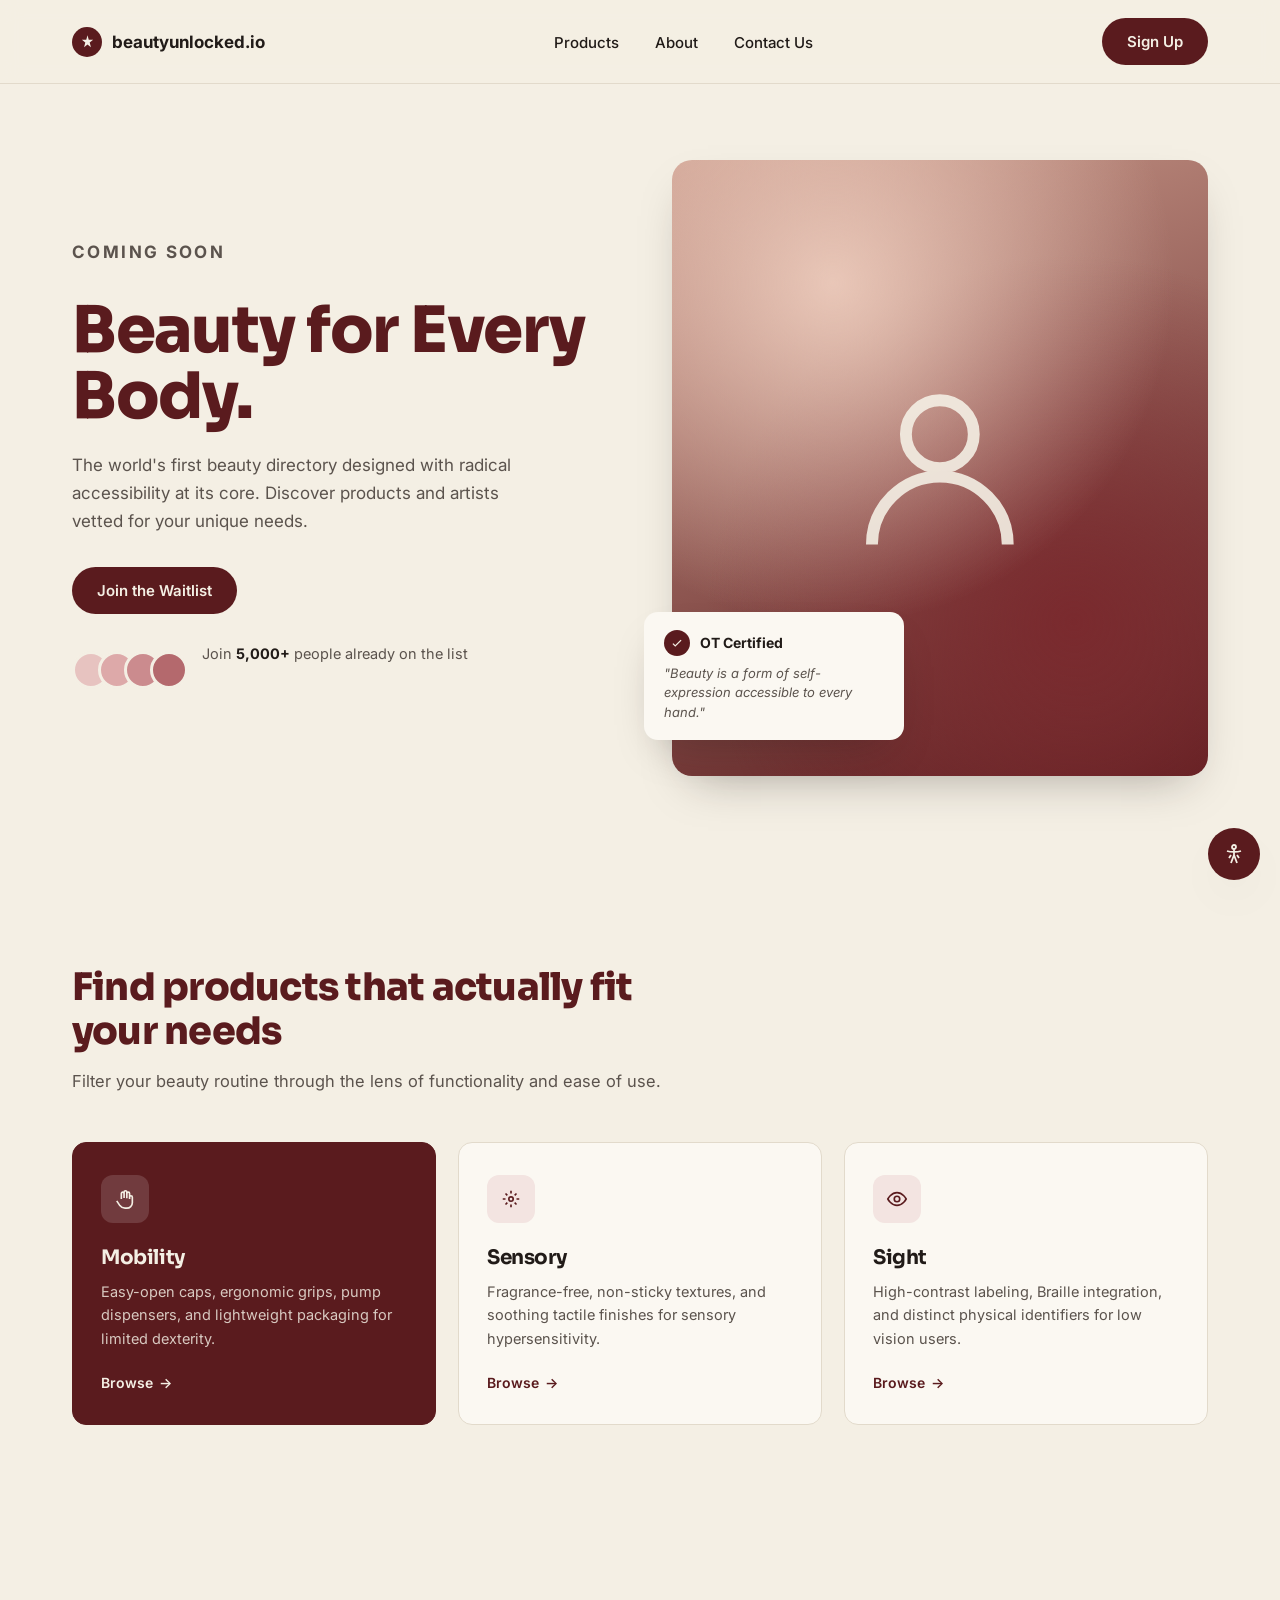
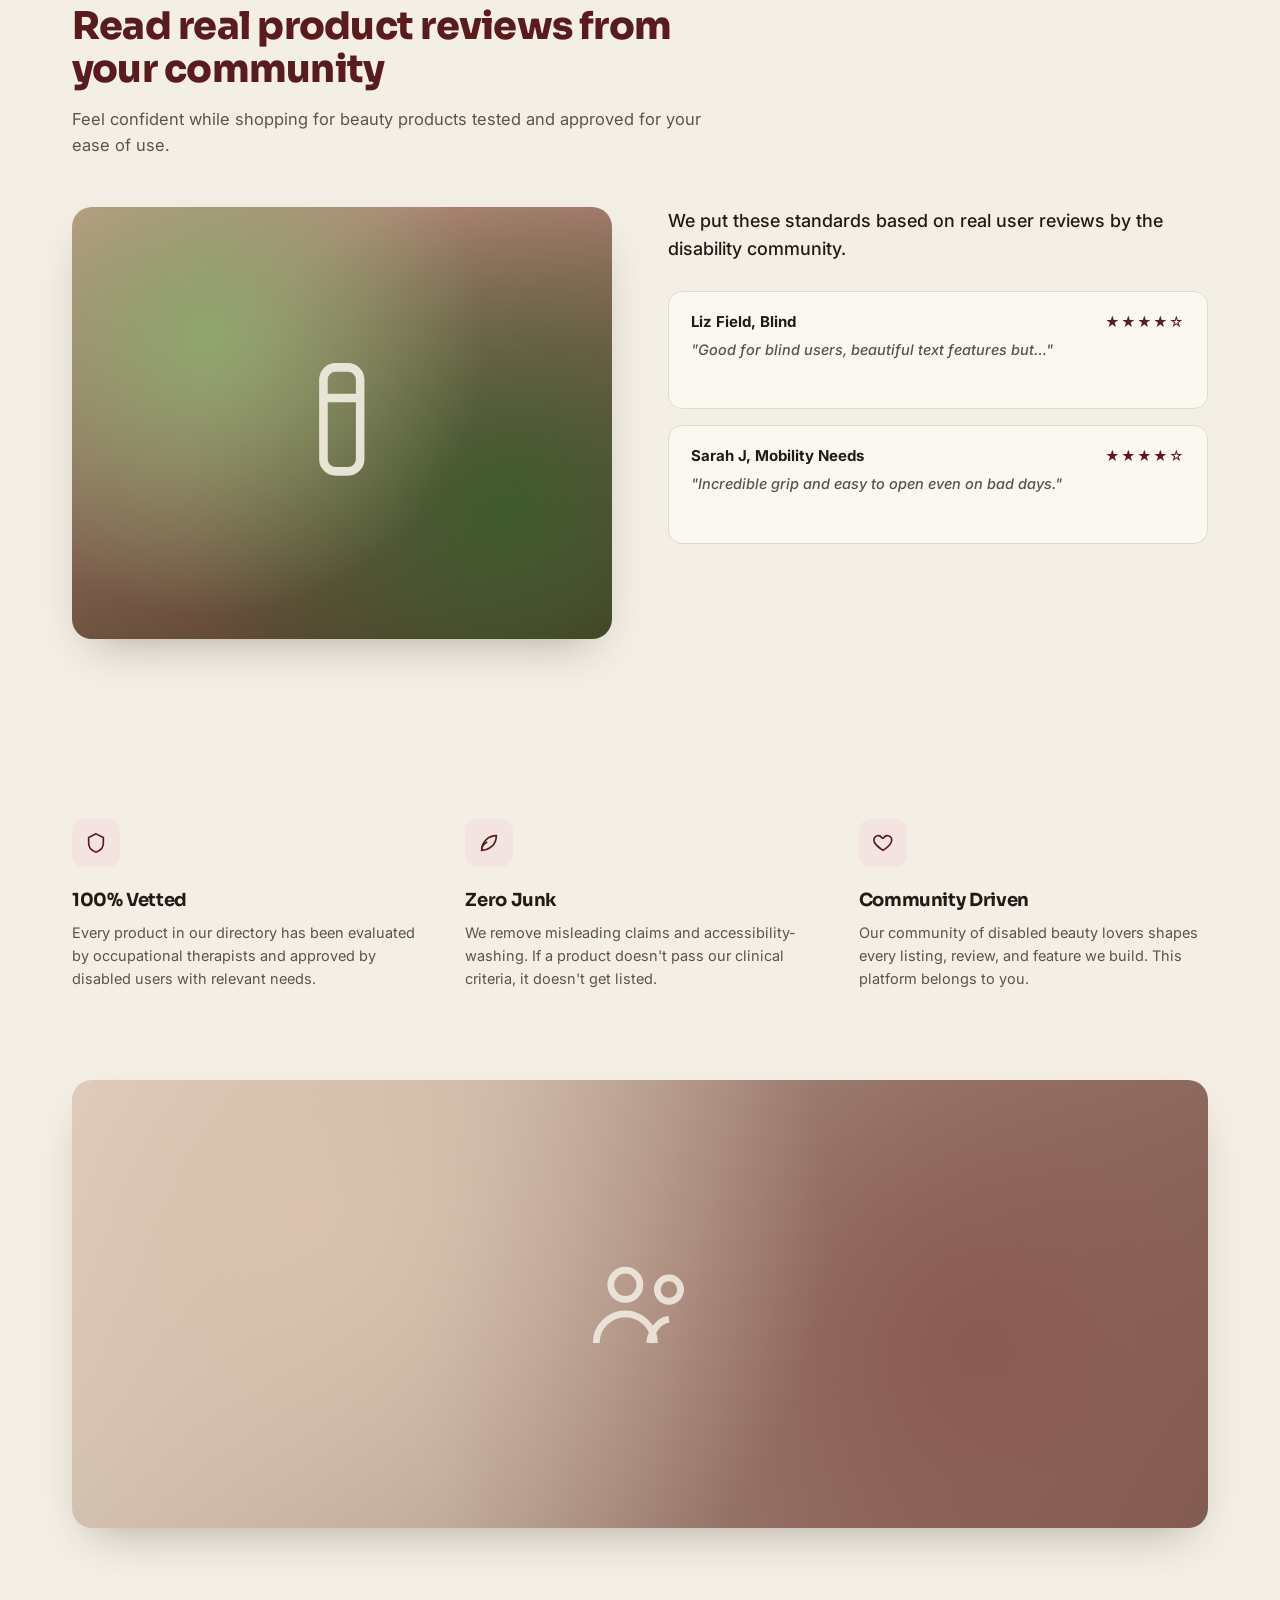
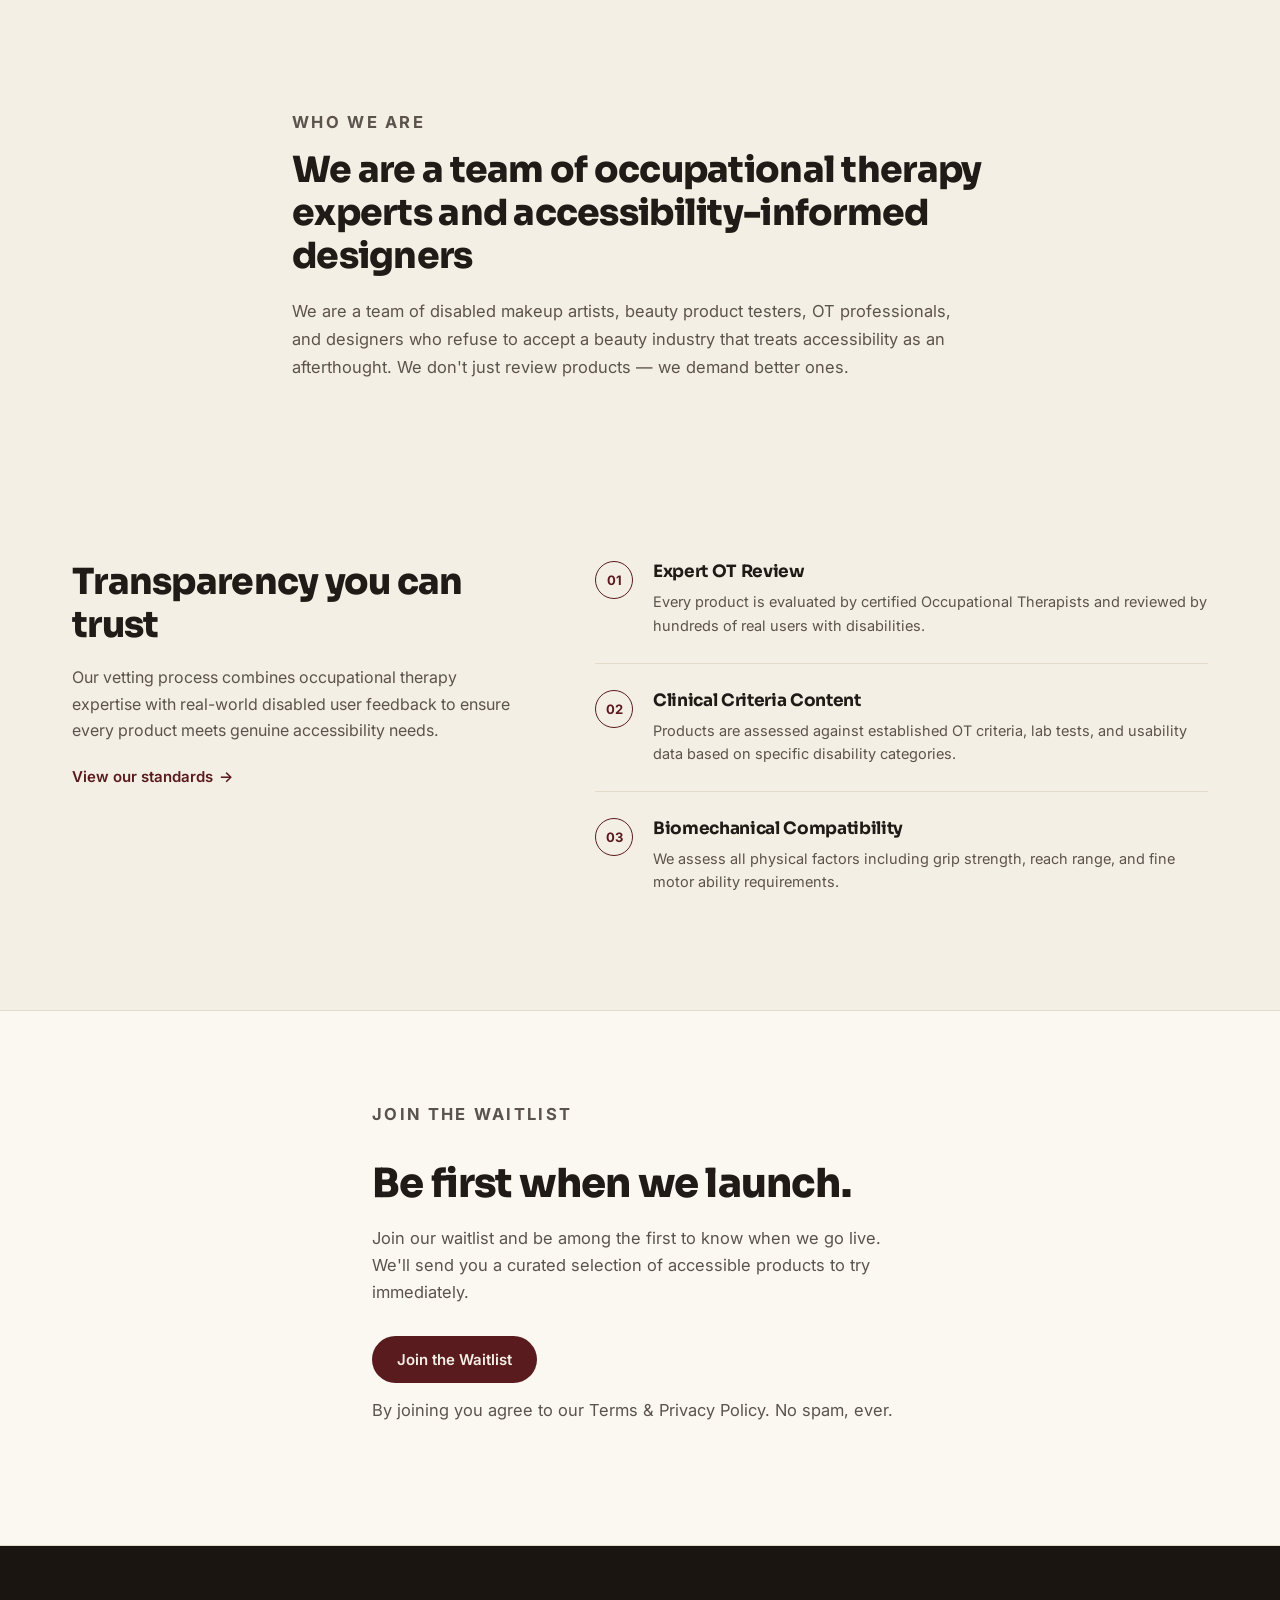
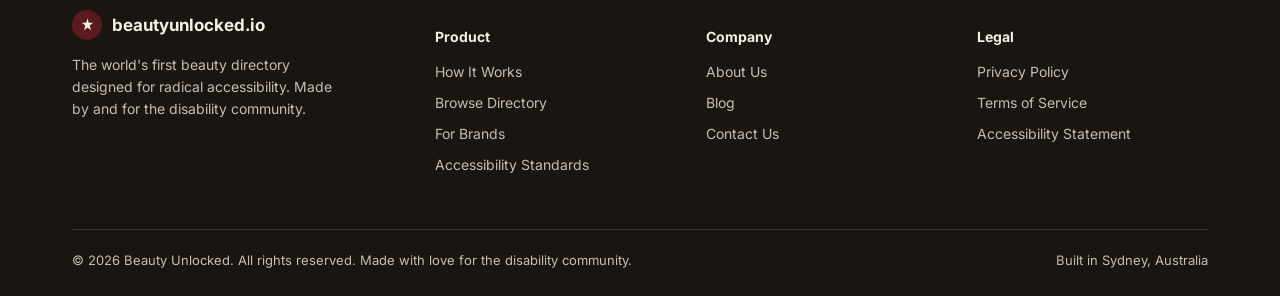
==== html/index.html @ c6f25396 "add script.js to house: - mobile nav toggle -  accessibility widget" ====
<!doctype html>
<html lang="en">
  <head>
    <!-- Google tag (gtag.js) -->
    <script
      async
      src="https://www.googletagmanager.com/gtag/js?id=G-93H0BK67KC"
    ></script>
    <script>
      window.dataLayer = window.dataLayer || [];
      function gtag() {
        dataLayer.push(arguments);
      }
      gtag("js", new Date());

      gtag("config", "G-93H0BK67KC");
    </script>
    <meta charset="UTF-8" />
    <meta name="viewport" content="width=device-width, initial-scale=1.0" />
    <title>beautyunlocked.io — Beauty for Every Body</title>
    <meta
      name="description"
      content="The world's first beauty directory designed with radical accessibility at its core. Join the waitlist."
    />
    <link rel="preconnect" href="https://fonts.googleapis.com" />
    <link rel="preconnect" href="https://fonts.gstatic.com" crossorigin />
    <link
      href="https://fonts.googleapis.com/css2?family=Sora:wght@400;600;700;800&family=Inter:wght@400;500;600;700&display=swap"
      rel="stylesheet"
    />
    <link rel="stylesheet" href="../css/styles.css" />
  </head>
  <body>
    <header>
      <nav class="nav">
        <a href="#" class="brand">
          <span class="mark">
            <svg width="15" height="15" viewBox="0 0 24 24" fill="none">
              <path
                d="M12 2 L14 9 L21 9 L15.5 13.5 L17.5 21 L12 16.8 L6.5 21 L8.5 13.5 L3 9 L10 9 Z"
                fill="currentColor"
              />
            </svg>
          </span>
          beautyunlocked.io
        </a>
        <ul class="nav-links" id="navLinks">
          <li><a href="#products">Products</a></li>
          <li><a href="#about">About</a></li>
          <li><a href="contact.html">Contact Us</a></li>
        </ul>
        <div class="nav-actions">
          <a href="signup.html" class="btn btn-primary">Sign Up</a>
          <button
            class="menu-toggle"
            id="menuToggle"
            aria-label="Toggle menu"
            aria-expanded="false"
            aria-controls="navLinks"
          >
            <svg
              viewBox="0 0 24 24"
              fill="none"
              stroke="currentColor"
              stroke-width="2"
            >
              <line x1="3" y1="6" x2="21" y2="6" />
              <line x1="3" y1="12" x2="21" y2="12" />
              <line x1="3" y1="18" x2="21" y2="18" />
            </svg>
          </button>
        </div>
      </nav>
    </header>

    <main>
      <!-- HERO -->
      <section class="hero">
        <div class="wrap hero-grid">
          <div class="hero-copy">
            <p class="eyebrow">Coming soon</p>
            <h1>Beauty for Every Body.</h1>
            <p>
              The world's first beauty directory designed with radical
              accessibility at its core. Discover products and artists vetted
              for your unique needs.
            </p>
            <a href="signup.html" class="btn btn-primary">Join the Waitlist</a>
            <div class="social-proof">
              <div class="avatar-stack">
                <span></span><span></span><span></span><span></span>
              </div>
              <p>Join <strong>5,000+</strong> people already on the list</p>
            </div>
          </div>
          <div class="hero-media">
            <div
              class="photo"
              role="img"
              aria-label="Person applying makeup, smiling into a mirror"
            >
              <svg
                viewBox="0 0 24 24"
                fill="none"
                stroke="#F4EFE4"
                stroke-width="1.4"
              >
                <circle cx="12" cy="8" r="4" />
                <path d="M4 21c0-4.4 3.6-8 8-8s8 3.6 8 8" />
              </svg>
            </div>
            <div class="float-card">
              <div class="badge-row">
                <span class="badge-icon">
                  <svg
                    viewBox="0 0 24 24"
                    fill="none"
                    stroke="#F4EFE4"
                    stroke-width="2.2"
                  >
                    <path d="M5 13l4 4L19 7" />
                  </svg>
                </span>
                <strong>OT Certified</strong>
              </div>
              <p>
                "Beauty is a form of self-expression accessible to every hand."
              </p>
            </div>
          </div>
        </div>
      </section>

      <!-- NEEDS -->
      <section id="products">
        <div class="wrap">
          <div class="section-head">
            <h2>Find products that actually fit your needs</h2>
            <p>
              Filter your beauty routine through the lens of functionality and
              ease of use.
            </p>
          </div>
          <div class="needs-grid">
            <div class="needs-card filled">
              <div class="icon-chip">
                <svg
                  viewBox="0 0 24 24"
                  fill="none"
                  stroke="currentColor"
                  stroke-width="1.8"
                >
                  <path
                    d="M8 12V6a1.5 1.5 0 0 1 3 0v5M11 11V4.5a1.5 1.5 0 0 1 3 0V11M14 11.2V6a1.5 1.5 0 0 1 3 0v6M17 12v-2a1.5 1.5 0 0 1 3 0v6a6 6 0 0 1-6 6h-2a7 7 0 0 1-5.6-2.8L3 14"
                  />
                </svg>
              </div>
              <h3>Mobility</h3>
              <p>
                Easy-open caps, ergonomic grips, pump dispensers, and
                lightweight packaging for limited dexterity.
              </p>
              <a href="#" class="btn-ghost-link"
                >Browse <span class="arrow">→</span></a
              >
            </div>
            <div class="needs-card">
              <div class="icon-chip">
                <svg
                  viewBox="0 0 24 24"
                  fill="none"
                  stroke="currentColor"
                  stroke-width="1.8"
                >
                  <path
                    d="M12 3v3M12 18v3M3 12h3M18 12h3M6 6l2 2M16 16l2 2M18 6l-2 2M8 16l-2 2"
                  />
                  <circle cx="12" cy="12" r="2.4" />
                </svg>
              </div>
              <h3>Sensory</h3>
              <p>
                Fragrance-free, non-sticky textures, and soothing tactile
                finishes for sensory hypersensitivity.
              </p>
              <a href="#" class="btn-ghost-link"
                >Browse <span class="arrow">→</span></a
              >
            </div>
            <div class="needs-card">
              <div class="icon-chip">
                <svg
                  viewBox="0 0 24 24"
                  fill="none"
                  stroke="currentColor"
                  stroke-width="1.8"
                >
                  <path d="M2 12s3.6-7 10-7 10 7 10 7-3.6 7-10 7-10-7-10-7Z" />
                  <circle cx="12" cy="12" r="3" />
                </svg>
              </div>
              <h3>Sight</h3>
              <p>
                High-contrast labeling, Braille integration, and distinct
                physical identifiers for low vision users.
              </p>
              <a href="#" class="btn-ghost-link"
                >Browse <span class="arrow">→</span></a
              >
            </div>
          </div>
        </div>
      </section>

      <!-- REVIEWS -->
      <section>
        <div class="wrap">
          <div class="section-head">
            <h2>Read real product reviews from your community</h2>
            <p>
              Feel confident while shopping for beauty products tested and
              approved for your ease of use.
            </p>
          </div>
          <div class="reviews-grid">
            <div
              class="review-photo"
              role="img"
              aria-label="Hand holding a skincare product bottle outdoors"
            >
              <svg
                viewBox="0 0 24 24"
                fill="none"
                stroke="#F4EFE4"
                stroke-width="1.4"
              >
                <rect x="9" y="3" width="6" height="17" rx="2" />
                <path d="M9 8h6" />
              </svg>
            </div>
            <div class="reviews-intro">
              <p>
                We put these standards based on real user reviews by the
                disability community.
              </p>
              <div class="review-card">
                <div class="row">
                  <strong>Liz Field, Blind</strong>
                  <span class="stars">★★★★☆</span>
                </div>
                <p>"Good for blind users, beautiful text features but…"</p>
              </div>
              <div class="review-card">
                <div class="row">
                  <strong>Sarah J, Mobility Needs</strong>
                  <span class="stars">★★★★☆</span>
                </div>
                <p>"Incredible grip and easy to open even on bad days."</p>
              </div>
            </div>
          </div>
        </div>
      </section>

      <!-- FEATURES -->
      <section>
        <div class="wrap features-row">
          <div class="feature">
            <div class="icon-chip">
              <svg
                viewBox="0 0 24 24"
                fill="none"
                stroke="currentColor"
                stroke-width="1.8"
              >
                <path
                  d="M12 2 4 6v6c0 5 3.4 8.6 8 10 4.6-1.4 8-5 8-10V6l-8-4Z"
                />
              </svg>
            </div>
            <h3>100% Vetted</h3>
            <p>
              Every product in our directory has been evaluated by occupational
              therapists and approved by disabled users with relevant needs.
            </p>
          </div>
          <div class="feature">
            <div class="icon-chip">
              <svg
                viewBox="0 0 24 24"
                fill="none"
                stroke="currentColor"
                stroke-width="1.8"
              >
                <path d="M4 20c8 0 16-6 16-16-8 0-16 6-16 16Z" />
                <path d="M4 20c0-4 2-7 6-9" />
              </svg>
            </div>
            <h3>Zero Junk</h3>
            <p>
              We remove misleading claims and accessibility-washing. If a
              product doesn't pass our clinical criteria, it doesn't get listed.
            </p>
          </div>
          <div class="feature">
            <div class="icon-chip">
              <svg
                viewBox="0 0 24 24"
                fill="none"
                stroke="currentColor"
                stroke-width="1.8"
              >
                <path
                  d="M12 20s-7-4.4-9.4-8.8C1.2 8 2.6 4.8 5.8 4.1c2-.4 3.9.5 5 2.1a1.2 1.2 0 0 0 2 0c1.1-1.6 3-2.5 5-2.1 3.2.7 4.6 3.9 3.2 7.1C19 15.6 12 20 12 20Z"
                />
              </svg>
            </div>
            <h3>Community Driven</h3>
            <p>
              Our community of disabled beauty lovers shapes every listing,
              review, and feature we build. This platform belongs to you.
            </p>
          </div>
        </div>
      </section>

      <!-- BANNER -->
      <section style="padding-top: 0">
        <div class="wrap">
          <div
            class="banner-photo"
            role="img"
            aria-label="Occupational therapist helping a client apply makeup"
          >
            <svg
              viewBox="0 0 24 24"
              fill="none"
              stroke="#F4EFE4"
              stroke-width="1.4"
            >
              <circle cx="9" cy="8" r="3" />
              <path d="M3 20c0-3.3 2.7-6 6-6s6 2.7 6 6" />
              <circle cx="18" cy="9" r="2.4" />
              <path d="M14 20c.3-2.6 2-4.6 4-4.9" />
            </svg>
          </div>
        </div>
      </section>

      <!-- WHO WE ARE -->
      <section id="about">
        <div class="wrap who-grid">
          <p class="eyebrow">Who we are</p>
          <h2>
            We are a team of occupational therapy experts and
            accessibility-informed designers
          </h2>
          <p>
            We are a team of disabled makeup artists, beauty product testers, OT
            professionals, and designers who refuse to accept a beauty industry
            that treats accessibility as an afterthought. We don't just review
            products — we demand better ones.
          </p>
        </div>
      </section>

      <!-- TRANSPARENCY -->
      <section>
        <div class="wrap trust-grid">
          <div class="trust-copy">
            <h2>Transparency you can trust</h2>
            <p>
              Our vetting process combines occupational therapy expertise with
              real-world disabled user feedback to ensure every product meets
              genuine accessibility needs.
            </p>
            <a href="#" class="btn-ghost-link"
              >View our standards <span class="arrow">→</span></a
            >
          </div>
          <div class="trust-list">
            <div class="trust-item">
              <div class="trust-num">01</div>
              <div>
                <h3>Expert OT Review</h3>
                <p>
                  Every product is evaluated by certified Occupational
                  Therapists and reviewed by hundreds of real users with
                  disabilities.
                </p>
              </div>
            </div>
            <div class="trust-item">
              <div class="trust-num">02</div>
              <div>
                <h3>Clinical Criteria Content</h3>
                <p>
                  Products are assessed against established OT criteria, lab
                  tests, and usability data based on specific disability
                  categories.
                </p>
              </div>
            </div>
            <div class="trust-item">
              <div class="trust-num">03</div>
              <div>
                <h3>Biomechanical Compatibility</h3>
                <p>
                  We assess all physical factors including grip strength, reach
                  range, and fine motor ability requirements.
                </p>
              </div>
            </div>
          </div>
        </div>
      </section>

      <!-- WAITLIST -->
      <section class="waitlist-section" id="waitlist">
        <div class="wrap waitlist-inner">
          <p class="eyebrow">Join the waitlist</p>
          <h2>Be first when we launch.</h2>
          <p>
            Join our waitlist and be among the first to know when we go live.
            We'll send you a curated selection of accessible products to try
            immediately.
          </p>
          <a href="signup.html" class="btn btn-primary">Join the Waitlist</a>
          <p class="form-note">
            By joining you agree to our Terms &amp; Privacy Policy. No spam,
            ever.
          </p>
        </div>
      </section>
    </main>

    <footer id="contact">
      <div class="wrap">
        <div class="footer-top">
          <div class="footer-brand">
            <a href="#" class="brand">
              <span class="mark">
                <svg width="15" height="15" viewBox="0 0 24 24" fill="none">
                  <path
                    d="M12 2 L14 9 L21 9 L15.5 13.5 L17.5 21 L12 16.8 L6.5 21 L8.5 13.5 L3 9 L10 9 Z"
                    fill="currentColor"
                  />
                </svg>
              </span>
              beautyunlocked.io
            </a>
            <p>
              The world's first beauty directory designed for radical
              accessibility. Made by and for the disability community.
            </p>
          </div>
          <div class="footer-col">
            <h4>Product</h4>
            <ul>
              <li><a href="#">How It Works</a></li>
              <li><a href="#">Browse Directory</a></li>
              <li><a href="#">For Brands</a></li>
              <li><a href="#">Accessibility Standards</a></li>
            </ul>
          </div>
          <div class="footer-col">
            <h4>Company</h4>
            <ul>
              <li><a href="#about">About Us</a></li>
              <li><a href="#">Blog</a></li>
              <li><a href="contact.html">Contact Us</a></li>
            </ul>
          </div>
          <div class="footer-col">
            <h4>Legal</h4>
            <ul>
              <li><a href="#">Privacy Policy</a></li>
              <li><a href="#">Terms of Service</a></li>
              <li><a href="#">Accessibility Statement</a></li>
            </ul>
          </div>
        </div>
        <div class="footer-bottom">
          <span
            >© 2026 Beauty Unlocked. All rights reserved. Made with love for the
            disability community.</span
          >
          <span>Built in Sydney, Australia</span>
        </div>
      </div>
    </footer>

    <div class="a11y-widget">
      <button
        id="a11yToggle"
        class="a11y-toggle"
        type="button"
        aria-expanded="false"
        aria-controls="a11yPanel"
        aria-label="Accessibility options"
      >
        <svg
          viewBox="0 0 24 24"
          fill="none"
          stroke="currentColor"
          stroke-width="1.8"
          aria-hidden="true"
        >
          <circle cx="12" cy="5" r="2" />
          <path
            d="M5 9c3.5 1.2 10.5 1.2 14 0M12 7v6l-3 8M12 13l3 8M9 13l-2 3M15 13l2 3"
          />
        </svg>
      </button>
      <div
        class="a11y-panel"
        id="a11yPanel"
        hidden
        role="dialog"
        aria-label="Accessibility options"
      >
        <h2>Accessibility</h2>
        <div class="a11y-row">
          <span>Text size</span>
          <div class="a11y-btn-group">
            <button
              type="button"
              data-a11y-action="text-decrease"
              aria-label="Decrease text size"
            >
              A−
            </button>
            <button
              type="button"
              data-a11y-action="text-reset"
              aria-label="Reset text size"
            >
              A
            </button>
            <button
              type="button"
              data-a11y-action="text-increase"
              aria-label="Increase text size"
            >
              A+
            </button>
          </div>
        </div>
        <label class="a11y-toggle-row">
          <span>High contrast</span>
          <input type="checkbox" data-a11y-toggle="contrast" />
        </label>
        <label class="a11y-toggle-row">
          <span>Dyslexia-friendly font</span>
          <input type="checkbox" data-a11y-toggle="dyslexia" />
        </label>
        <label class="a11y-toggle-row">
          <span>Reduce motion</span>
          <input type="checkbox" data-a11y-toggle="motion" />
        </label>
        <label class="a11y-toggle-row">
          <span>Underline links</span>
          <input type="checkbox" data-a11y-toggle="underline" />
        </label>
        <button type="button" class="a11y-reset" id="a11yReset">
          Reset all
        </button>
      </div>
    </div>

    <script src="../js/script.js"></script>
  </body>
</html>
---- css/styles.css ----
:root {
  --cream: #f4efe4;
  --card: #fbf8f2;
  --maroon: #5a1b1e;
  --maroon-dark: #451417;
  --maroon-tint: #f3e4e1;
  --rose-1: #e7c3c0;
  --rose-2: #dda9a9;
  --rose-3: #cb8b8e;
  --rose-4: #b4696d;
  --ink: #211b18;
  --ink-soft: #5b534d;
  --ink-faint: #8b837c;
  --line: #e2dacb;
  --footer-bg: #1b1512;
  --footer-text: #c6bdb3;
  --footer-line: #3a322c;
  --radius-lg: 20px;
  --radius-md: 14px;
  --radius-sm: 10px;
  --max: 1200px;
  --shadow: 0 20px 45px -20px rgba(33, 27, 24, 0.35);
}

* {
  box-sizing: border-box;
}
html {
  scroll-behavior: smooth;
}
body {
  margin: 0;
  font-family:
    "Inter",
    -apple-system,
    sans-serif;
  background: var(--cream);
  color: var(--ink);
  -webkit-font-smoothing: antialiased;
}
h1,
h2,
h3 {
  font-family: "Sora", sans-serif;
  margin: 0;
  letter-spacing: -0.02em;
}
p {
  margin: 0;
}
a {
  color: inherit;
  text-decoration: none;
}
img {
  max-width: 100%;
  display: block;
}
button {
  font-family: inherit;
  cursor: pointer;
}
ul {
  margin: 0;
  padding: 0;
  list-style: none;
}

:focus-visible {
  outline: 3px solid var(--maroon);
  outline-offset: 3px;
}

.wrap {
  max-width: var(--max);
  margin: 0 auto;
  padding: 0 32px;
}

.eyebrow {
  font-size: 12.5px;
  font-weight: 700;
  letter-spacing: 0.14em;
  text-transform: uppercase;
  color: var(--maroon);
}

.btn {
  display: inline-flex;
  align-items: center;
  gap: 8px;
  padding: 13px 24px;
  border-radius: 999px;
  font-weight: 600;
  font-size: 15px;
  border: 1px solid transparent;
  transition:
    transform 0.18s ease,
    background 0.18s ease,
    box-shadow 0.18s ease;
}
.btn-primary {
  background: var(--maroon);
  color: var(--cream);
}
.btn-primary:hover {
  background: var(--maroon-dark);
  transform: translateY(-1px);
}
.btn-primary:active {
  transform: translateY(0);
}

.btn-ghost-link {
  color: var(--maroon);
  font-weight: 600;
  font-size: 15px;
  display: inline-flex;
  align-items: center;
  gap: 6px;
}
.btn-ghost-link .arrow {
  transition: transform 0.18s ease;
}
.btn-ghost-link:hover .arrow {
  transform: translateX(4px);
}

/* ---------- HEADER ---------- */
header {
  position: sticky;
  top: 0;
  z-index: 50;
  background: rgba(244, 239, 228, 0.86);
  backdrop-filter: blur(10px);
  border-bottom: 1px solid var(--line);
}
.nav {
  display: flex;
  align-items: center;
  justify-content: space-between;
  padding: 18px 32px;
  max-width: var(--max);
  margin: 0 auto;
}
.brand {
  display: flex;
  align-items: center;
  gap: 10px;
  font-weight: 700;
  font-size: 17px;
}
.brand .mark {
  width: 30px;
  height: 30px;
  border-radius: 50%;
  background: var(--maroon);
  display: flex;
  align-items: center;
  justify-content: center;
  color: var(--cream);
  flex-shrink: 0;
}
.nav-links {
  display: flex;
  align-items: center;
  gap: 36px;
}
.nav-links a {
  font-size: 15px;
  font-weight: 500;
  color: var(--ink);
}
.nav-links a:hover {
  color: var(--maroon);
}
.nav-actions {
  display: flex;
  align-items: center;
  gap: 20px;
}
.menu-toggle {
  display: none;
  background: none;
  border: none;
  width: 40px;
  height: 40px;
  align-items: center;
  justify-content: center;
  border-radius: 8px;
}
.menu-toggle svg {
  width: 22px;
  height: 22px;
}
.menu-toggle:hover {
  background: var(--maroon-tint);
}

/* ---------- HERO ---------- */
.hero {
  padding: 76px 0 100px;
}
.hero-grid {
  display: grid;
  grid-template-columns: 1fr 1fr;
  gap: 64px;
  align-items: center;
}
.hero h1 {
  font-size: clamp(40px, 5.4vw, 64px);
  font-weight: 800;
  color: var(--maroon);
  line-height: 1.02;
  margin: 14px 0 22px;
}
.hero-copy p {
  font-size: 17px;
  line-height: 1.65;
  color: var(--ink-soft);
  max-width: 440px;
  margin-bottom: 32px;
}
.social-proof {
  display: flex;
  align-items: center;
  gap: 14px;
  margin-top: 28px;
}
.avatar-stack {
  display: flex;
}
.avatar-stack span {
  width: 38px;
  height: 38px;
  border-radius: 50%;
  border: 3px solid var(--cream);
  margin-left: -12px;
  background: var(--rose-2);
}
.avatar-stack span:first-child {
  margin-left: 0;
}
.avatar-stack span:nth-child(1) {
  background: var(--rose-1);
}
.avatar-stack span:nth-child(2) {
  background: var(--rose-2);
}
.avatar-stack span:nth-child(3) {
  background: var(--rose-3);
}
.avatar-stack span:nth-child(4) {
  background: var(--rose-4);
}
.social-proof p {
  font-size: 14.5px;
  color: var(--ink-soft);
}
.social-proof strong {
  color: var(--ink);
}

.hero-media {
  position: relative;
}
.hero-media .photo {
  border-radius: var(--radius-lg);
  aspect-ratio: 4/4.6;
  overflow: hidden;
  box-shadow: var(--shadow);
  background:
    radial-gradient(circle at 30% 20%, #e9c7b8 0%, transparent 55%),
    radial-gradient(circle at 75% 75%, #7a2a2e 0%, transparent 60%),
    linear-gradient(160deg, #c99a8b 0%, #5a1b1e 100%);
  position: relative;
}
.hero-media .photo svg {
  position: absolute;
  inset: 0;
  margin: auto;
  width: 38%;
  height: 38%;
  opacity: 0.9;
}
.float-card {
  position: absolute;
  left: -28px;
  bottom: 36px;
  width: 260px;
  background: var(--card);
  border-radius: var(--radius-md);
  padding: 18px 20px;
  box-shadow: var(--shadow);
}
.float-card .badge-row {
  display: flex;
  align-items: center;
  gap: 10px;
  margin-bottom: 8px;
}
.float-card .badge-icon {
  width: 26px;
  height: 26px;
  border-radius: 50%;
  background: var(--maroon);
  display: flex;
  align-items: center;
  justify-content: center;
  flex-shrink: 0;
}
.float-card .badge-icon svg {
  width: 14px;
  height: 14px;
}
.float-card strong {
  font-size: 14px;
}
.float-card p {
  font-size: 13px;
  font-style: italic;
  color: var(--ink-soft);
  line-height: 1.5;
}

/* ---------- SECTION HEADS ---------- */
section {
  padding: 90px 0;
}
.section-head {
  max-width: 640px;
  margin-bottom: 48px;
}
.section-head h2 {
  font-size: clamp(28px, 3.4vw, 38px);
  font-weight: 800;
  color: var(--maroon);
  margin-bottom: 14px;
  line-height: 1.15;
}
.section-head.ink h2 {
  color: var(--ink);
}
.section-head p {
  font-size: 16.5px;
  color: var(--ink-soft);
  line-height: 1.6;
}

/* ---------- NEEDS CARDS ---------- */
.needs-grid {
  display: grid;
  grid-template-columns: repeat(3, 1fr);
  gap: 22px;
}
.needs-card {
  border-radius: var(--radius-md);
  padding: 32px 28px;
  background: var(--card);
  border: 1px solid var(--line);
}
.needs-card.filled {
  background: var(--maroon);
  border-color: var(--maroon);
  color: var(--cream);
}
.icon-chip {
  width: 48px;
  height: 48px;
  border-radius: 12px;
  display: flex;
  align-items: center;
  justify-content: center;
  margin-bottom: 22px;
  background: var(--maroon-tint);
}
.icon-chip svg {
  width: 22px;
  height: 22px;
  color: var(--maroon);
}
.needs-card.filled .icon-chip {
  background: rgba(255, 255, 255, 0.14);
}
.needs-card.filled .icon-chip svg {
  color: var(--cream);
}
.needs-card h3 {
  font-size: 20px;
  font-weight: 700;
  margin-bottom: 10px;
}
.needs-card p {
  font-size: 14.5px;
  line-height: 1.6;
  color: var(--ink-soft);
  margin-bottom: 22px;
}
.needs-card.filled p {
  color: rgba(244, 239, 228, 0.82);
}
.needs-card .btn-ghost-link {
  font-size: 14px;
}
.needs-card.filled .btn-ghost-link {
  color: var(--cream);
}

/* ---------- REVIEWS ---------- */
.reviews-grid {
  display: grid;
  grid-template-columns: 1fr 1fr;
  gap: 56px;
  align-items: start;
}
.review-photo {
  border-radius: var(--radius-lg);
  aspect-ratio: 4/3.2;
  overflow: hidden;
  background:
    radial-gradient(circle at 25% 30%, #8fa66e 0%, transparent 55%),
    radial-gradient(circle at 80% 70%, #3f5b2e 0%, transparent 60%),
    linear-gradient(160deg, #c99a8b 0%, #46331f 100%);
  box-shadow: var(--shadow);
  position: relative;
}
.review-photo svg {
  position: absolute;
  inset: 0;
  margin: auto;
  width: 34%;
  height: 34%;
  opacity: 0.9;
}
.reviews-intro p {
  font-size: 18px;
  line-height: 1.55;
  color: var(--ink);
  font-weight: 500;
  margin-bottom: 28px;
}
.review-card {
  background: var(--card);
  border: 1px solid var(--line);
  border-radius: var(--radius-md);
  padding: 20px 22px;
  margin-bottom: 16px;
}
.review-card .row {
  display: flex;
  align-items: center;
  justify-content: space-between;
  margin-bottom: 8px;
}
.review-card strong {
  font-size: 15px;
}
.stars {
  color: var(--maroon);
  font-size: 14px;
  letter-spacing: 1px;
}
.review-card p {
  font-size: 14.5px;
  font-style: italic;
  color: var(--ink-soft);
  line-height: 1.5;
}

/* ---------- FEATURES ROW ---------- */
.features-row {
  display: grid;
  grid-template-columns: repeat(3, 1fr);
  gap: 44px;
}
.feature h3 {
  font-size: 18px;
  font-weight: 700;
  margin: 18px 0 10px;
}
.feature p {
  font-size: 14.5px;
  line-height: 1.6;
  color: var(--ink-soft);
}

/* ---------- BANNER IMAGE ---------- */
.banner-photo {
  border-radius: var(--radius-lg);
  aspect-ratio: 16/6.3;
  overflow: hidden;
  background:
    radial-gradient(circle at 20% 30%, #d9c3b0 0%, transparent 55%),
    radial-gradient(circle at 80% 60%, #8a5a52 0%, transparent 60%),
    linear-gradient(120deg, #e4d6c4 0%, #7a5b4e 100%);
  box-shadow: var(--shadow);
  position: relative;
}
.banner-photo svg {
  position: absolute;
  inset: 0;
  margin: auto;
  width: 16%;
  height: 26%;
  opacity: 0.85;
}

/* ---------- WHO WE ARE ---------- */
.who-grid {
  max-width: 760px;
}
.who-grid h2 {
  font-size: clamp(26px, 3.2vw, 36px);
  font-weight: 800;
  color: var(--ink);
  line-height: 1.2;
  margin: 12px 0 20px;
}
.who-grid p {
  font-size: 16.5px;
  line-height: 1.7;
  color: var(--ink-soft);
  max-width: 660px;
}

/* ---------- TRANSPARENCY ---------- */
.trust-grid {
  display: grid;
  grid-template-columns: 0.85fr 1.15fr;
  gap: 70px;
}
.trust-copy h2 {
  font-size: clamp(28px, 3.2vw, 36px);
  font-weight: 800;
  color: var(--ink);
  line-height: 1.18;
  margin-bottom: 18px;
}
.trust-copy p {
  font-size: 16px;
  line-height: 1.65;
  color: var(--ink-soft);
  margin-bottom: 22px;
}
.trust-item {
  display: flex;
  gap: 20px;
  padding: 26px 0;
  border-top: 1px solid var(--line);
}
.trust-item:first-child {
  border-top: none;
  padding-top: 0;
}
.trust-num {
  width: 38px;
  height: 38px;
  border-radius: 50%;
  border: 1px solid var(--maroon);
  color: var(--maroon);
  font-weight: 700;
  font-size: 13px;
  display: flex;
  align-items: center;
  justify-content: center;
  flex-shrink: 0;
}
.trust-item h3 {
  font-size: 17px;
  font-weight: 700;
  margin-bottom: 8px;
}
.trust-item p {
  font-size: 14.5px;
  line-height: 1.6;
  color: var(--ink-soft);
}

/* ---------- WAITLIST ---------- */
.waitlist-section {
  background: var(--card);
  border-top: 1px solid var(--line);
  border-bottom: 1px solid var(--line);
}
.waitlist-inner {
  max-width: 600px;
}
.waitlist-inner h2 {
  font-size: clamp(28px, 3.4vw, 40px);
  font-weight: 800;
  color: var(--ink);
  margin: 12px 0 16px;
}
.waitlist-inner > p {
  font-size: 16.5px;
  line-height: 1.65;
  color: var(--ink-soft);
  margin-bottom: 30px;
}
.form-note {
  font-size: 13px;
  color: var(--ink-faint);
  margin-top: 14px;
}

/* ---------- SECONDARY PAGES (signup.html / contact.html) ---------- */
.page-header {
  padding: 70px 0 50px;
}
.page-header h1 {
  font-size: clamp(36px, 5vw, 54px);
  font-weight: 800;
  color: var(--maroon);
  line-height: 1.05;
  margin: 14px 0 18px;
}
.page-header p {
  font-size: 17px;
  line-height: 1.65;
  color: var(--ink-soft);
  max-width: 520px;
}
.page-header .social-proof {
  margin: 22px 0 36px;
}
.page-header .avatar-stack span {
  width: 34px;
  height: 34px;
  margin-left: -11px;
}

.form-card {
  background: var(--card);
  border: 1px solid var(--line);
  border-radius: var(--radius-lg);
  padding: 24px;
  box-shadow: var(--shadow);
}
.form-card iframe {
  display: block;
  border-radius: var(--radius-md);
}

/* signup.html */
.signup-section {
  padding: 0 0 100px;
}
.signup-card {
  max-width: 600px;
  margin: 0 auto;
}

/* contact.html */
.contact-section {
  padding: 0 0 100px;
}
.contact-grid {
  display: grid;
  grid-template-columns: 1fr 1.2fr;
  gap: 56px;
  align-items: start;
}
.info-card {
  background: var(--card);
  border: 1px solid var(--line);
  border-radius: var(--radius-md);
  padding: 26px 24px;
  margin-bottom: 18px;
}
.info-card h3 {
  font-size: 16px;
  font-weight: 700;
  margin-bottom: 6px;
}
.info-card p {
  font-size: 14.5px;
  line-height: 1.6;
  color: var(--ink-soft);
}
.info-card a.link {
  color: var(--maroon);
  font-weight: 600;
}
.info-card a.link:hover {
  text-decoration: underline;
}

/* ---------- FOOTER ---------- */
footer {
  background: var(--footer-bg);
  color: var(--footer-text);
  padding: 64px 0 28px;
}
.footer-top {
  display: grid;
  grid-template-columns: 1.4fr 1fr 1fr 1fr;
  gap: 40px;
  padding-bottom: 44px;
  border-bottom: 1px solid var(--footer-line);
}
.footer-brand .brand {
  color: var(--cream);
  margin-bottom: 14px;
}
.footer-brand p {
  font-size: 14px;
  line-height: 1.6;
  max-width: 280px;
  color: var(--footer-text);
}
footer h4 {
  color: var(--cream);
  font-size: 14px;
  font-weight: 700;
  margin-bottom: 16px;
}
footer .footer-col ul li {
  margin-bottom: 11px;
}
footer .footer-col a {
  font-size: 14px;
  color: var(--footer-text);
}
footer .footer-col a:hover {
  color: var(--cream);
}
.footer-bottom {
  display: flex;
  justify-content: space-between;
  padding-top: 22px;
  font-size: 13px;
  color: var(--footer-text);
  flex-wrap: wrap;
  gap: 10px;
}

/* ---------- RESPONSIVE ---------- */
@media (max-width: 900px) {
  .hero-grid {
    grid-template-columns: 1fr;
    gap: 56px;
  }
  .hero-media {
    order: -1;
  }
  .needs-grid {
    grid-template-columns: 1fr;
  }
  .reviews-grid {
    grid-template-columns: 1fr;
    gap: 36px;
  }
  .features-row {
    grid-template-columns: 1fr;
    gap: 32px;
  }
  .trust-grid {
    grid-template-columns: 1fr;
    gap: 36px;
  }
  .footer-top {
    grid-template-columns: 1fr 1fr;
  }
  .nav-links {
    position: absolute;
    top: 100%;
    left: 0;
    right: 0;
    background: var(--cream);
    flex-direction: column;
    align-items: flex-start;
    padding: 20px 32px 28px;
    border-bottom: 1px solid var(--line);
    display: none;
    gap: 18px;
  }
  .nav-links.open {
    display: flex;
  }
  .menu-toggle {
    display: flex;
  }
  .contact-grid {
    grid-template-columns: 1fr;
    gap: 36px;
  }
  .form-card {
    padding: 28px;
    order: -1;
  }
}
@media (max-width: 560px) {
  .wrap {
    padding: 0 20px;
  }
  .nav {
    padding: 16px 20px;
  }
  section {
    padding: 64px 0;
  }
  .hero {
    padding: 44px 0 64px;
  }
  .float-card {
    left: 0;
    right: 0;
    margin: 0 auto;
    width: calc(100% - 32px);
    bottom: -30px;
  }
  .footer-top {
    grid-template-columns: 1fr;
  }
  .footer-bottom {
    flex-direction: column;
  }
  .page-header {
    padding: 44px 0 36px;
  }
  .contact-section {
    padding-bottom: 64px;
  }
  .form-card {
    padding: 16px;
  }
}

/* ---------- ACCESSIBILITY WIDGET ---------- */
.a11y-widget {
  position: fixed;
  right: 20px;
  bottom: 20px;
  z-index: 200;
}
.a11y-toggle {
  width: 52px;
  height: 52px;
  border-radius: 50%;
  background: var(--maroon);
  color: var(--cream);
  border: none;
  display: flex;
  align-items: center;
  justify-content: center;
  box-shadow: var(--shadow);
}
.a11y-toggle:hover {
  background: var(--maroon-dark);
}
.a11y-toggle svg {
  width: 24px;
  height: 24px;
}
.a11y-panel {
  position: absolute;
  right: 0;
  bottom: 64px;
  width: 264px;
  background: var(--card);
  border: 1px solid var(--line);
  border-radius: var(--radius-md);
  box-shadow: var(--shadow);
  padding: 18px;
}
.a11y-panel[hidden] {
  display: none;
}
.a11y-panel h2 {
  font-size: 15px;
  font-weight: 700;
  margin-bottom: 14px;
  color: var(--ink);
}
.a11y-row {
  display: flex;
  align-items: center;
  justify-content: space-between;
  margin-bottom: 14px;
  font-size: 14px;
  color: var(--ink);
}
.a11y-btn-group {
  display: flex;
  gap: 6px;
}
.a11y-btn-group button {
  width: 30px;
  height: 30px;
  border-radius: 8px;
  border: 1px solid var(--line);
  background: var(--cream);
  font-size: 12.5px;
  font-weight: 700;
  color: var(--ink);
}
.a11y-btn-group button:hover {
  border-color: var(--maroon);
  color: var(--maroon);
}
.a11y-toggle-row {
  display: flex;
  align-items: center;
  justify-content: space-between;
  margin-bottom: 12px;
  font-size: 14px;
  color: var(--ink);
  cursor: pointer;
}
.a11y-reset {
  width: 100%;
  margin-top: 6px;
  padding: 9px;
  border-radius: 8px;
  border: 1px solid var(--line);
  background: transparent;
  font-size: 13px;
  font-weight: 600;
  color: var(--ink-soft);
}
.a11y-reset:hover {
  border-color: var(--maroon);
  color: var(--maroon);
}

html.a11y-contrast {
  --cream: #ffffff;
  --card: #ffffff;
  --ink: #000000;
  --ink-soft: #000000;
  --ink-faint: #1a1a1a;
  --line: #000000;
  --maroon-dark: #000000;
  --footer-bg: #000000;
  --footer-text: #ffffff;
  --footer-line: #ffffff;
}
html.a11y-dyslexia body,
html.a11y-dyslexia h1,
html.a11y-dyslexia h2,
html.a11y-dyslexia h3 {
  font-family:
    "Comic Sans MS", "Comic Sans", "Trebuchet MS", sans-serif !important;
  letter-spacing: 0.02em;
  line-height: 1.7;
}
html.a11y-underline-links a {
  text-decoration: underline !important;
}
html.a11y-reduce-motion * {
  transition: none !important;
  animation: none !important;
  scroll-behavior: auto !important;
}
html.a11y-text-1 body {
  zoom: 112.5%;
}
html.a11y-text-2 body {
  zoom: 125%;
}
html.a11y-text-3 body {
  zoom: 137.5%;
}

@media (max-width: 560px) {
  .a11y-widget {
    right: 14px;
    bottom: 14px;
  }
  .a11y-panel {
    width: calc(100vw - 28px);
    right: -6px;
  }
}
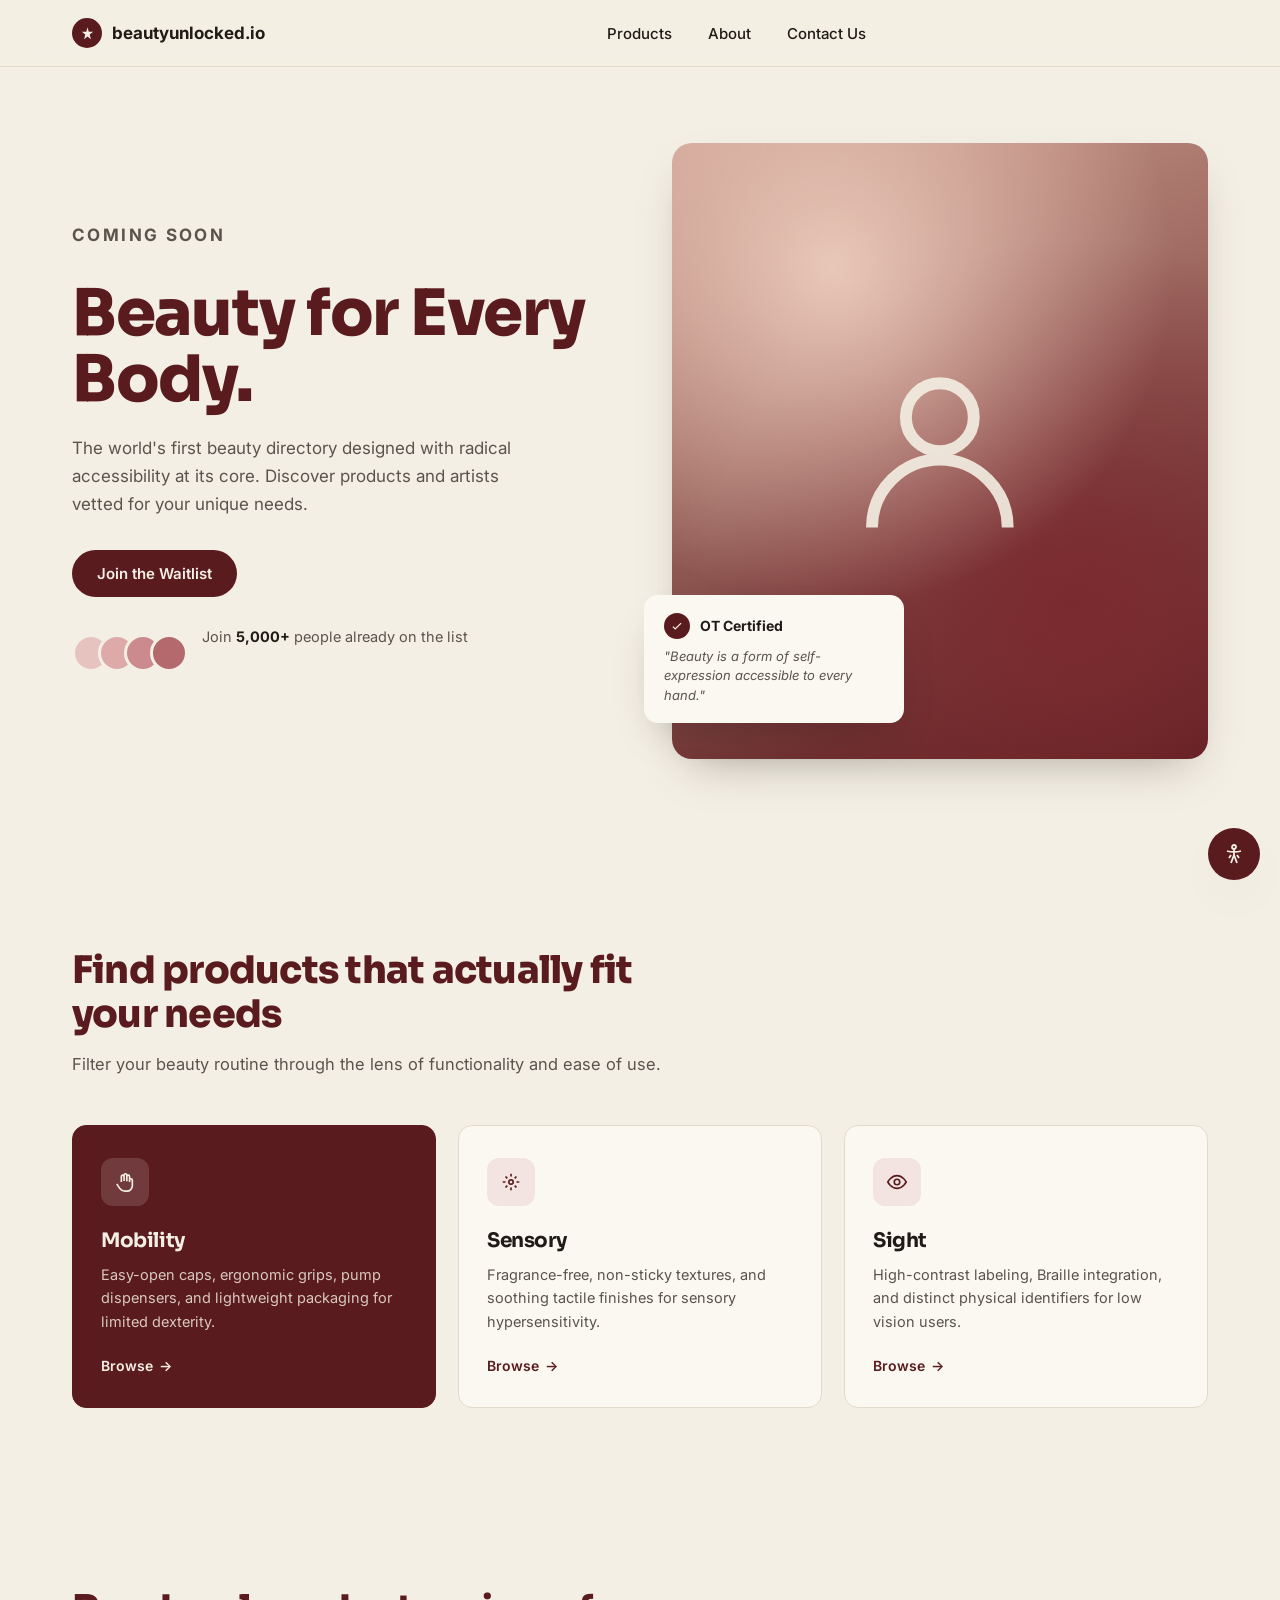
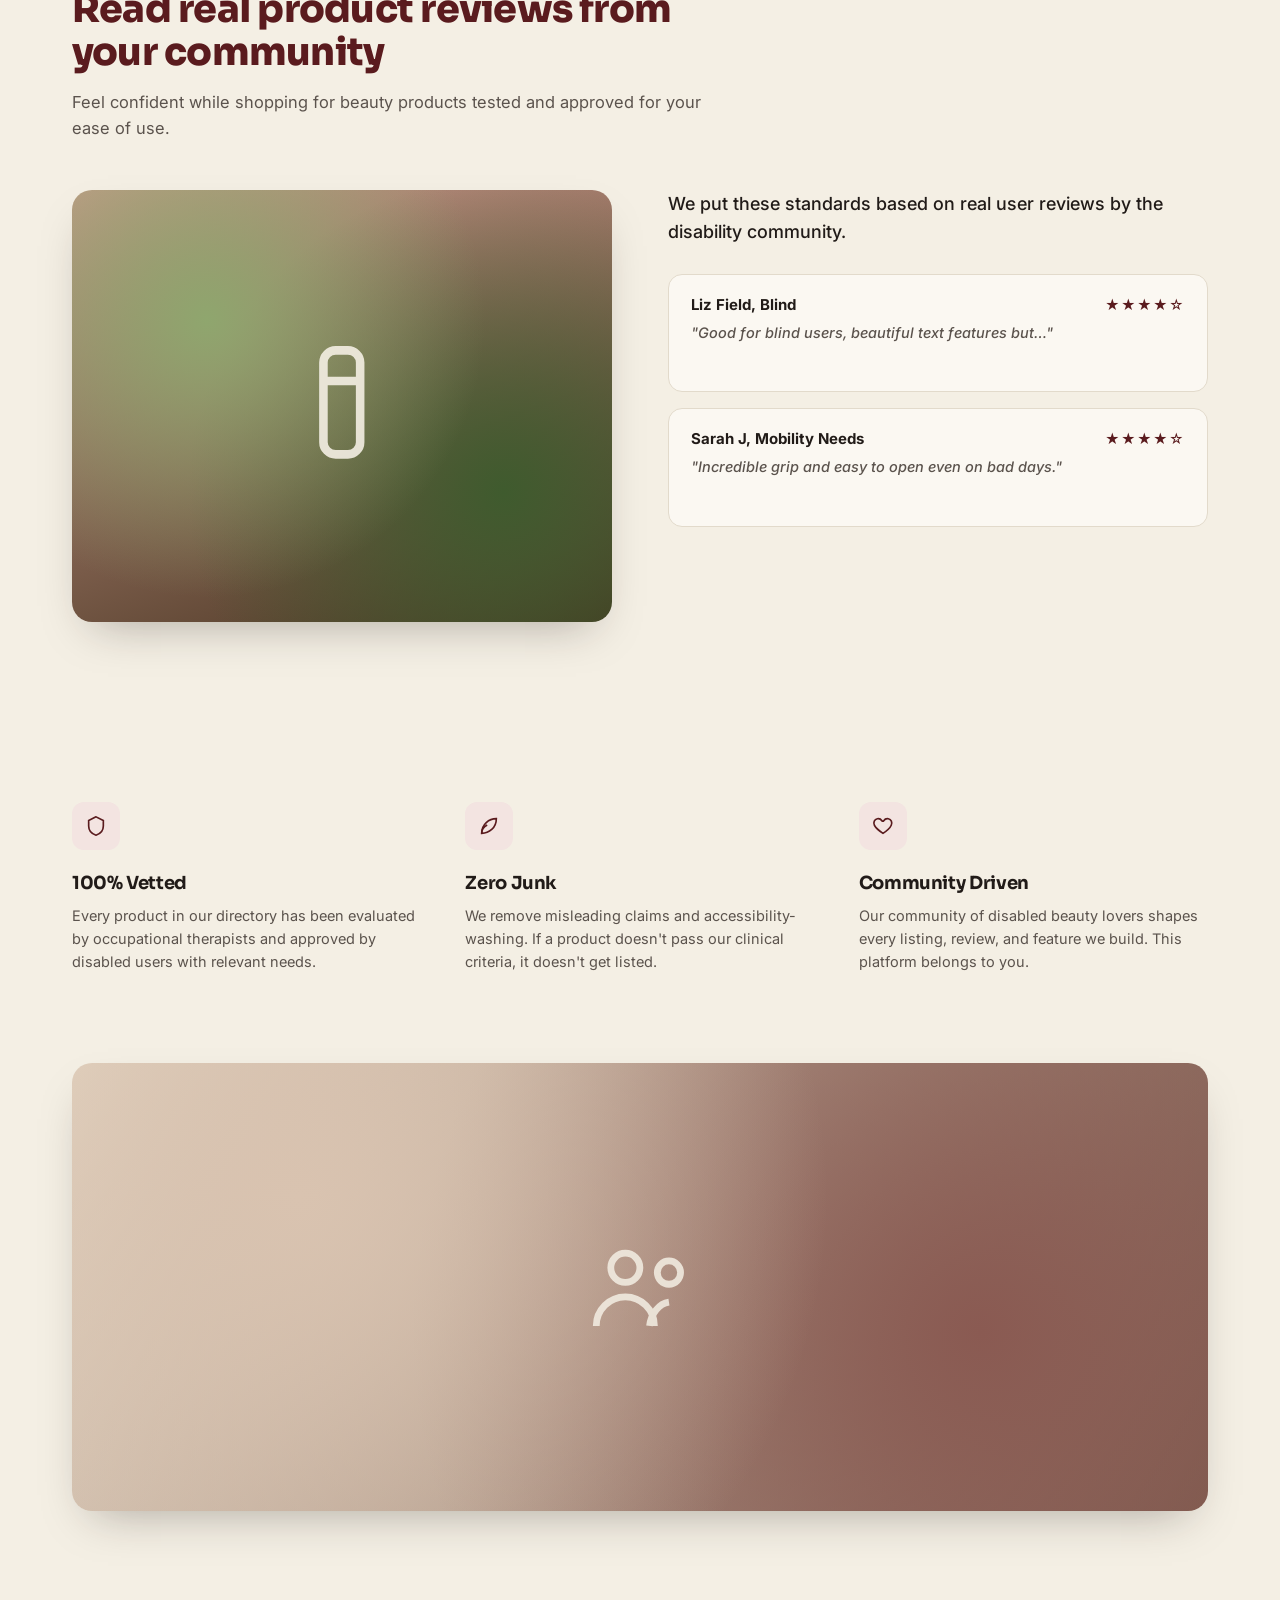
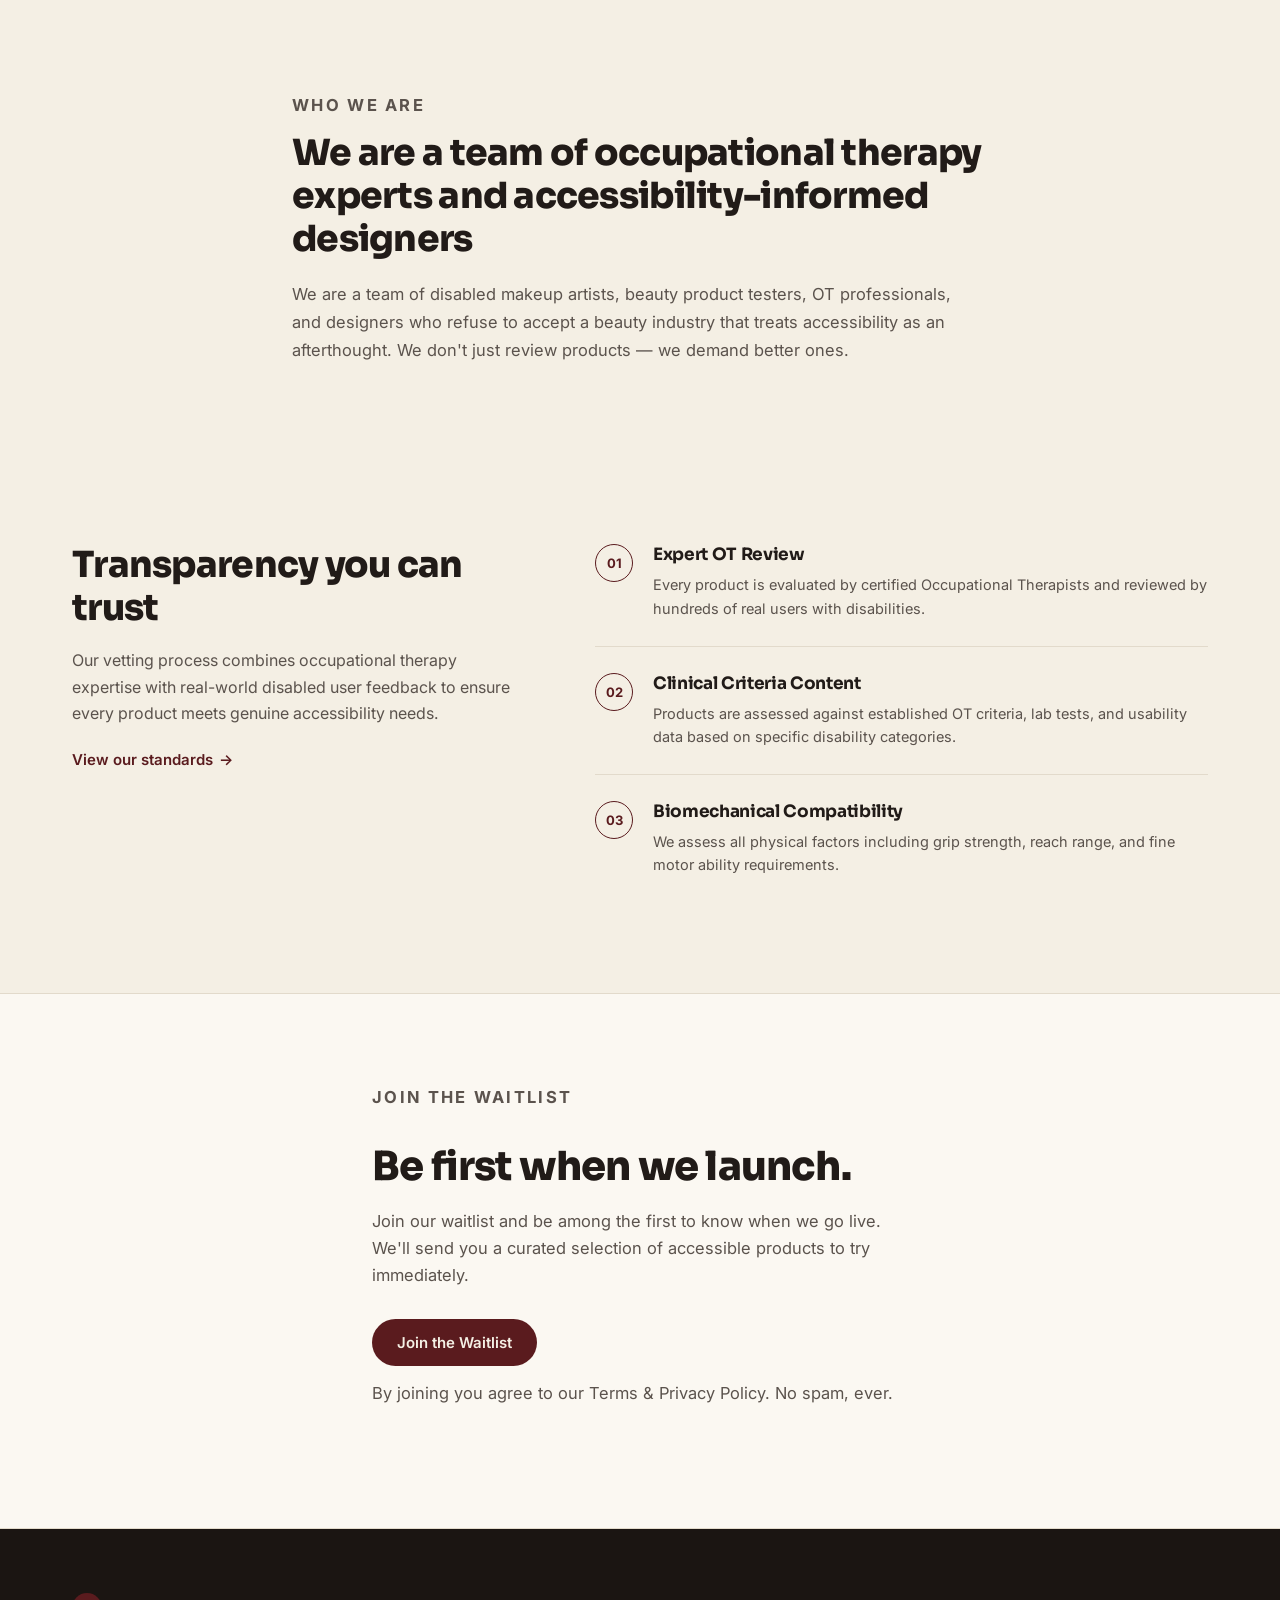
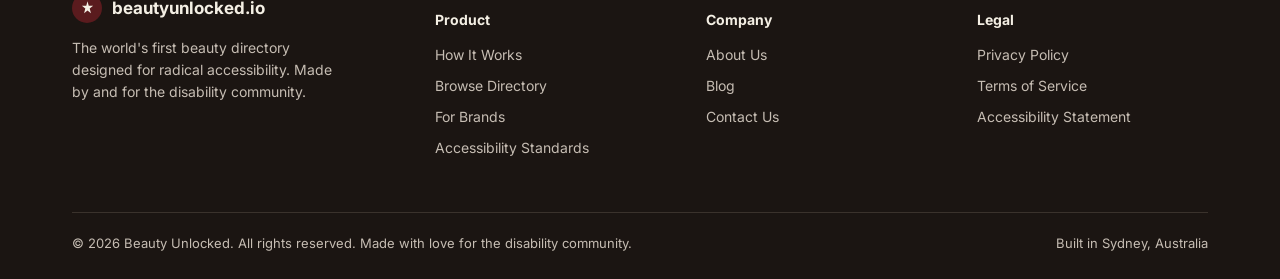
==== commit 64f5b3ac: "responsive: hide sign up button on mobile for navbar" ====
--- a/html/index.html
+++ b/html/index.html
@@ -50,7 +50,9 @@
           <li><a href="contact.html">Contact Us</a></li>
         </ul>
         <div class="nav-actions">
-          <a href="signup.html" class="btn btn-primary">Sign Up</a>
+          <a href="signup.html" class="btn btn-primary hide-on-mobile"
+            >Sign Up</a
+          >
           <button
             class="menu-toggle"
             id="menuToggle"
--- a/css/styles.css
+++ b/css/styles.css
@@ -196,6 +196,9 @@
 .menu-toggle:hover {
   background: var(--maroon-tint);
 }
+.hide-on-mobile {
+  display: none !important;
+}
 
 /* ---------- HERO ---------- */
 .hero {
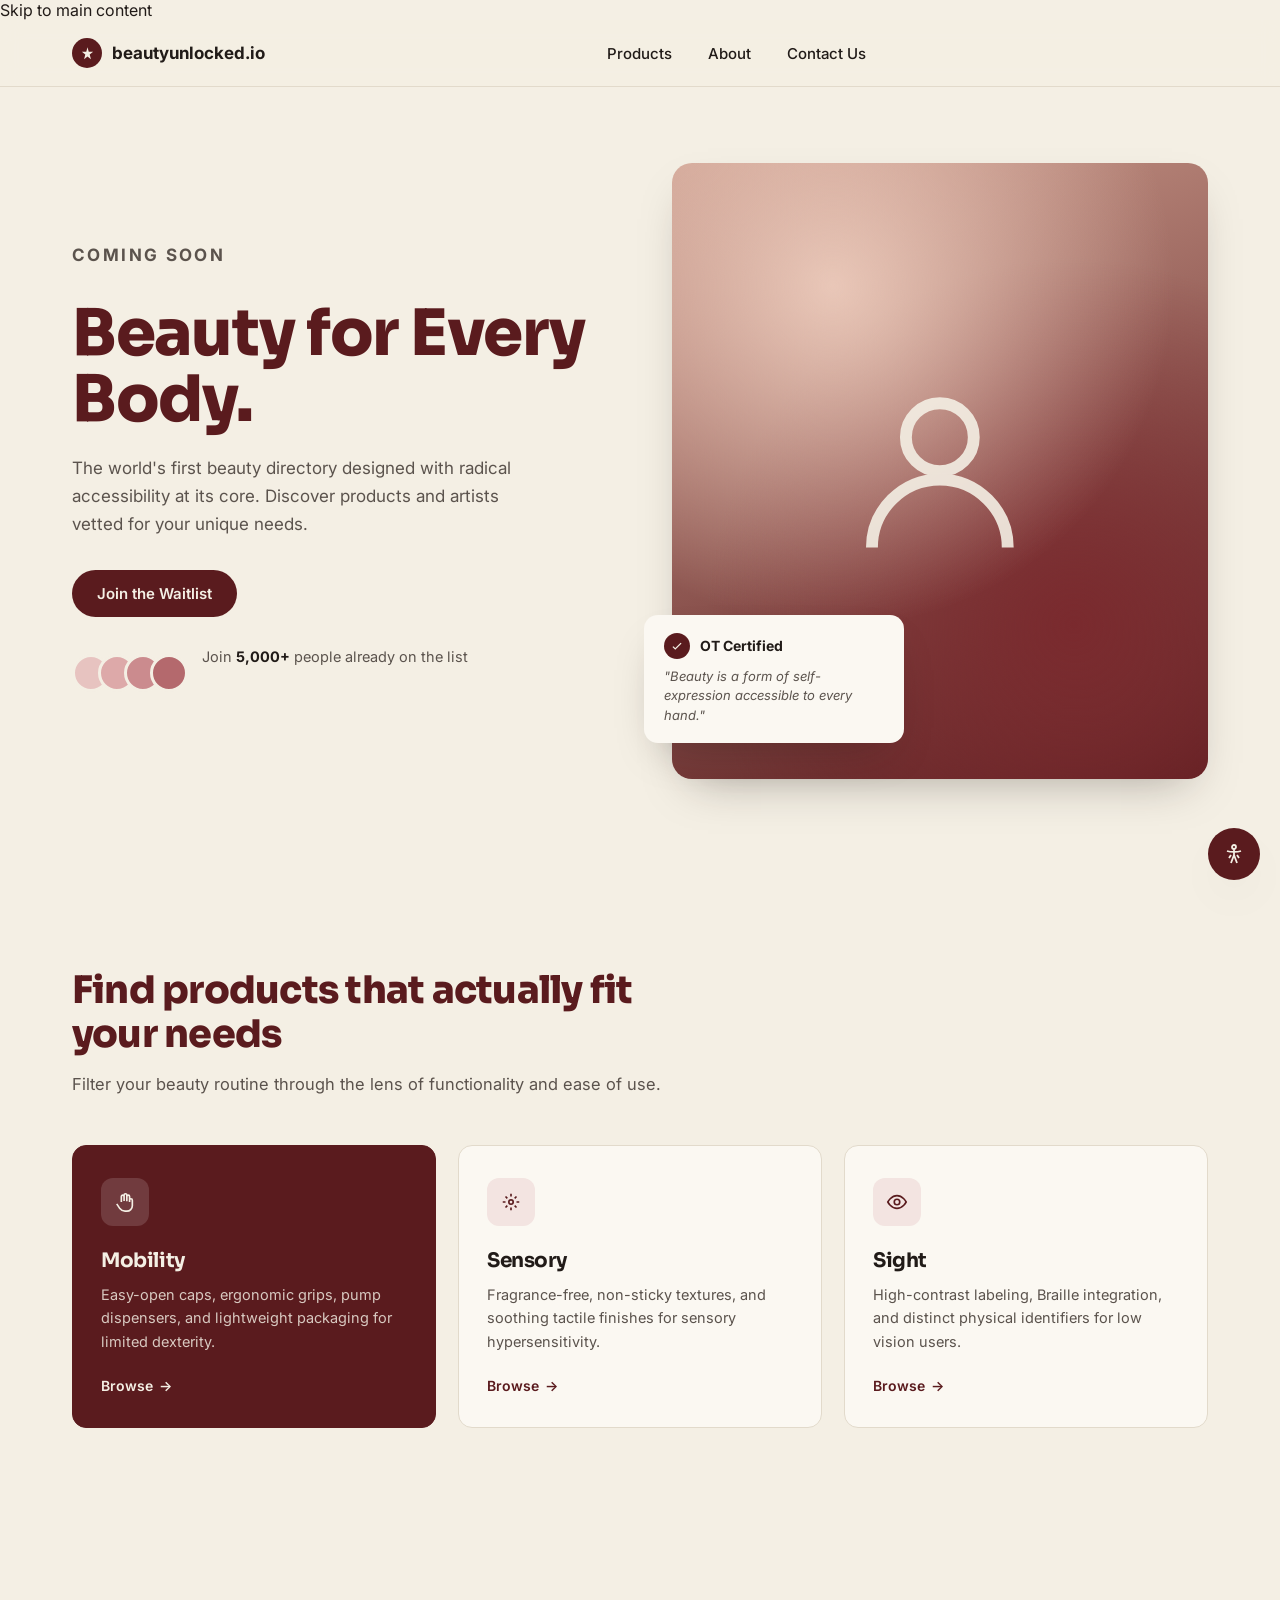
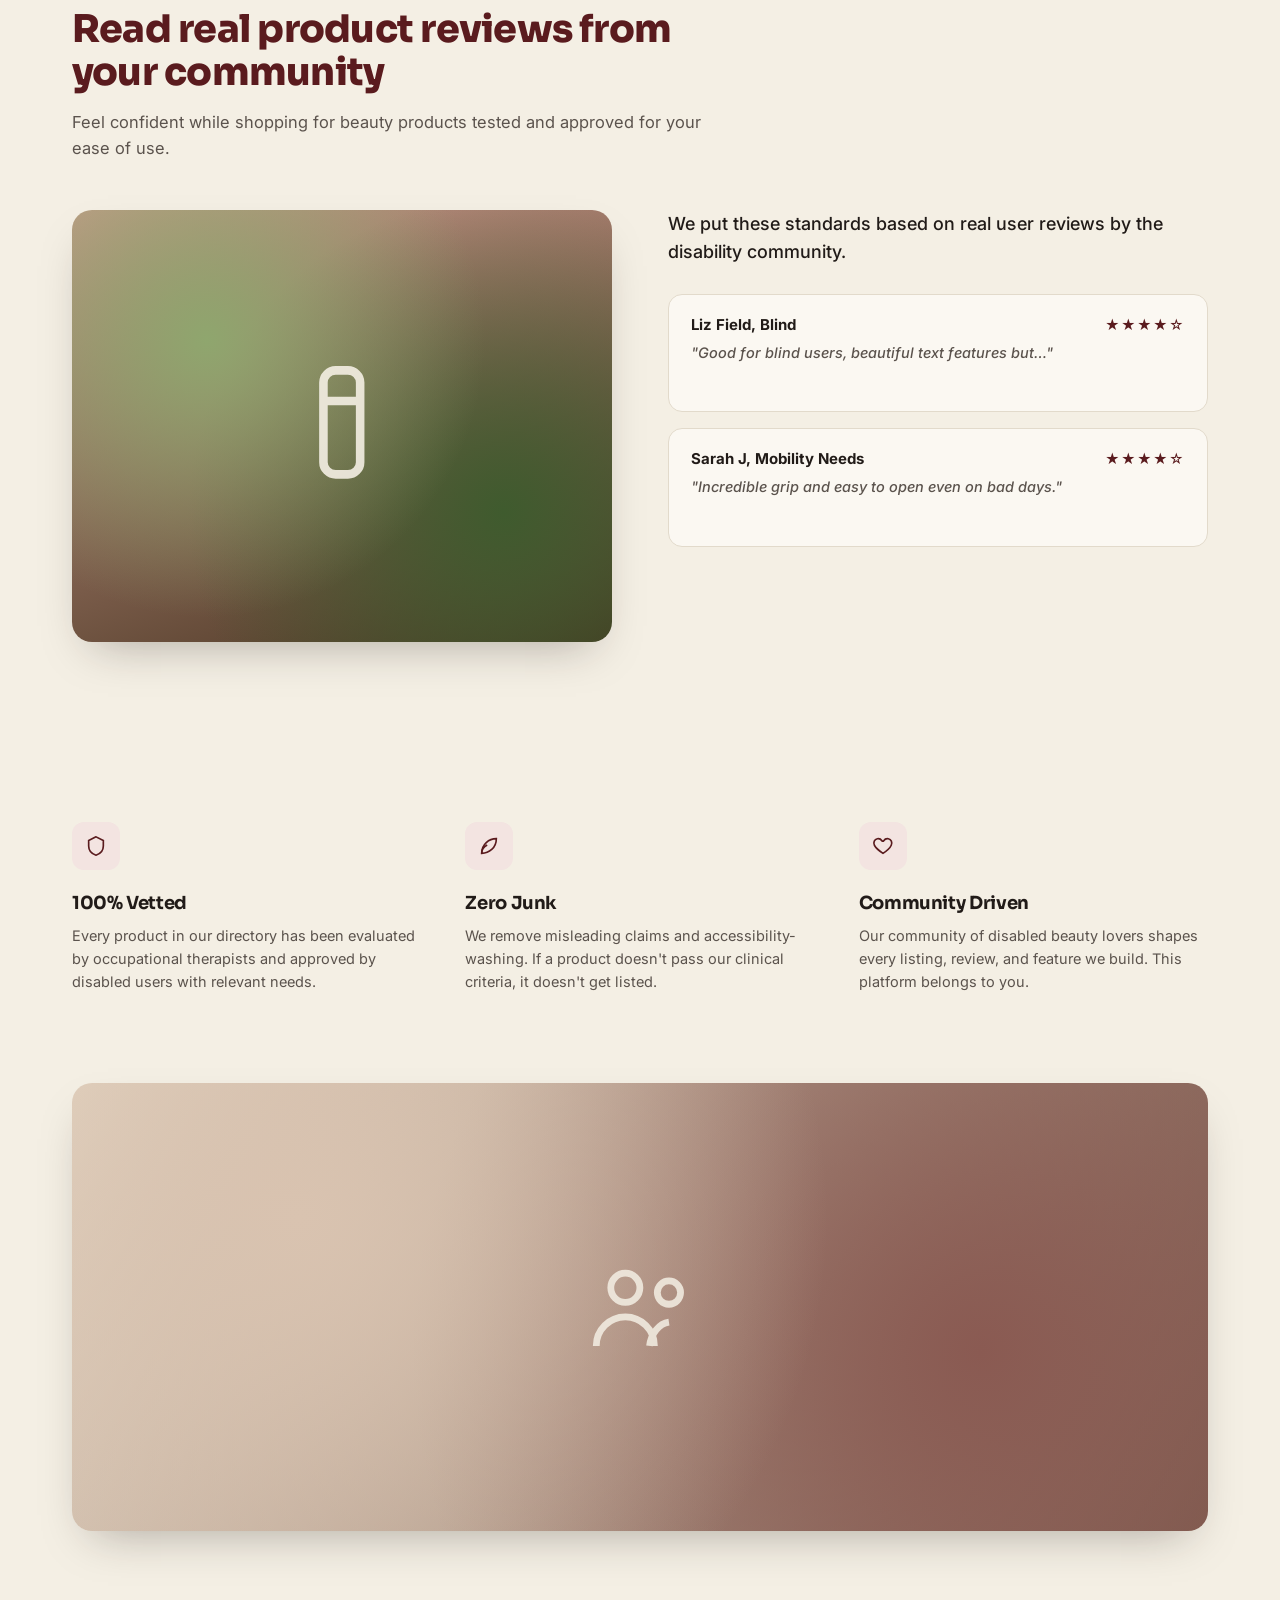
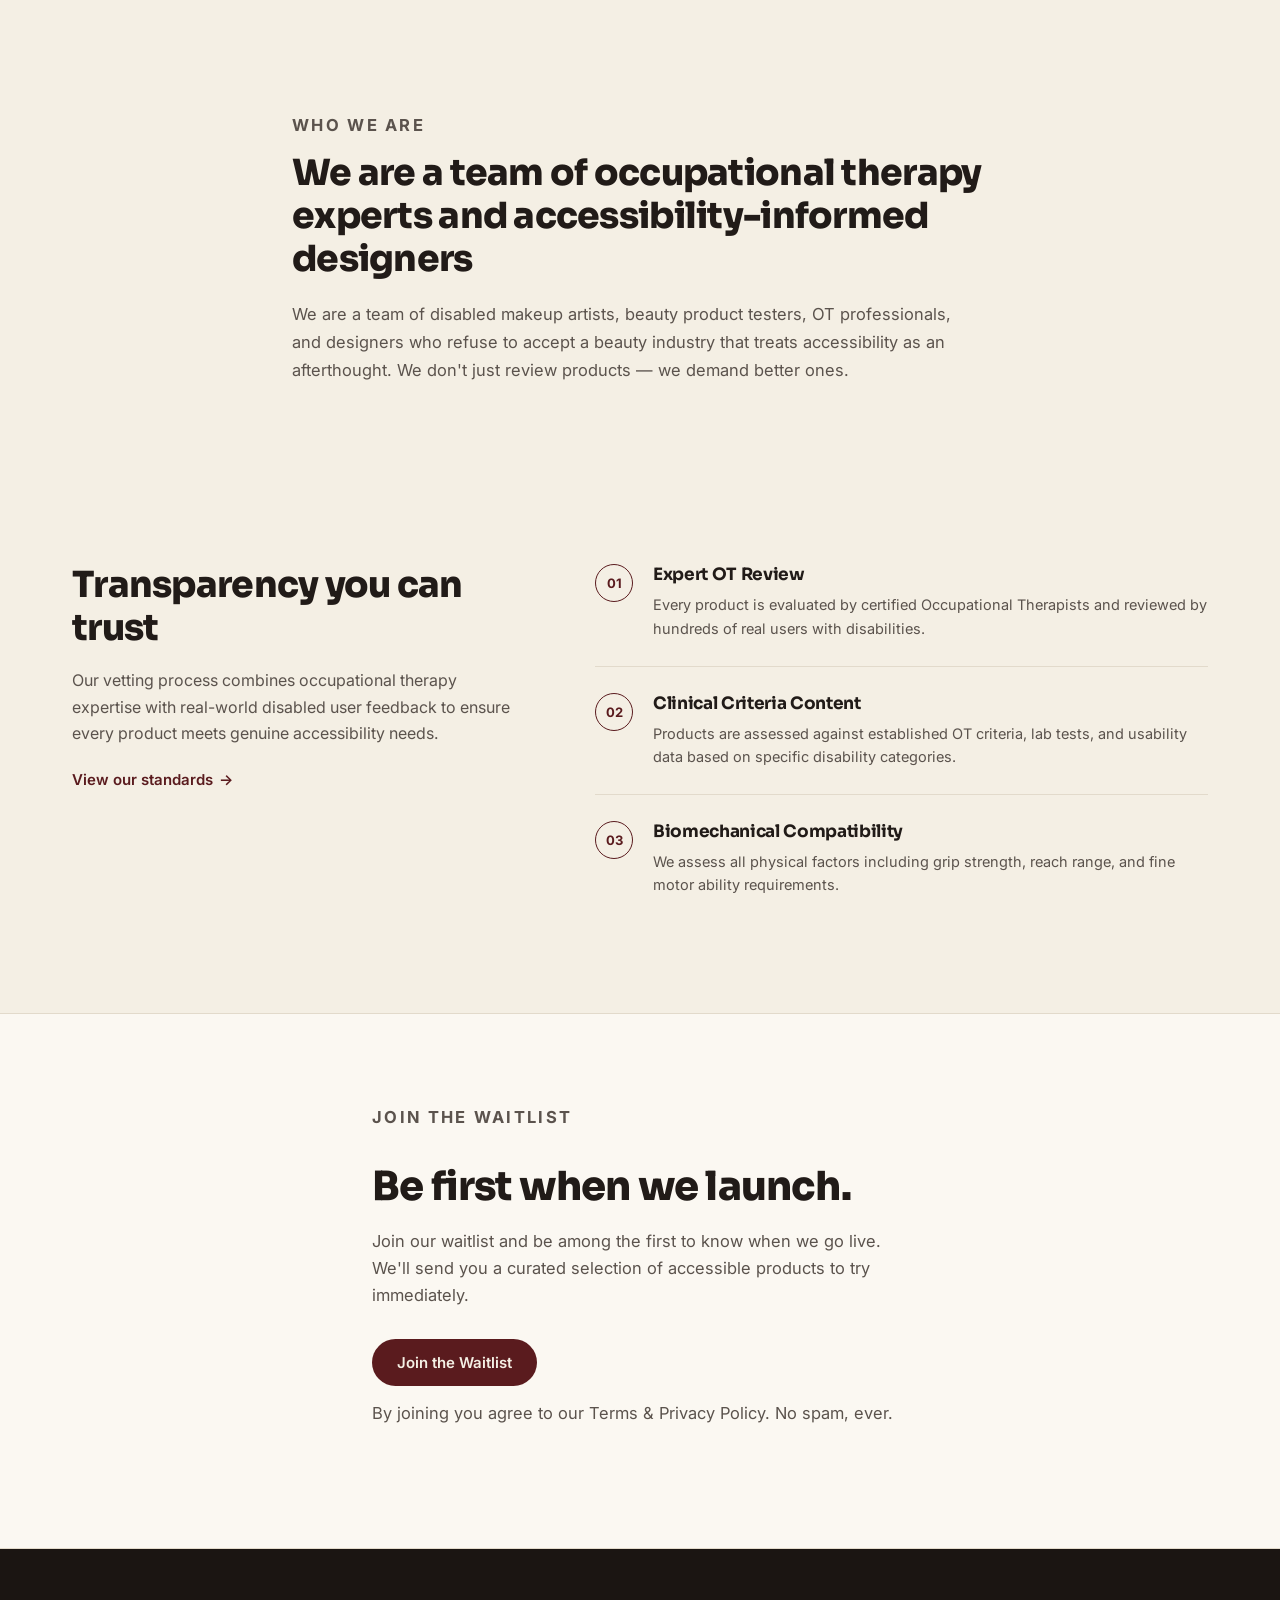
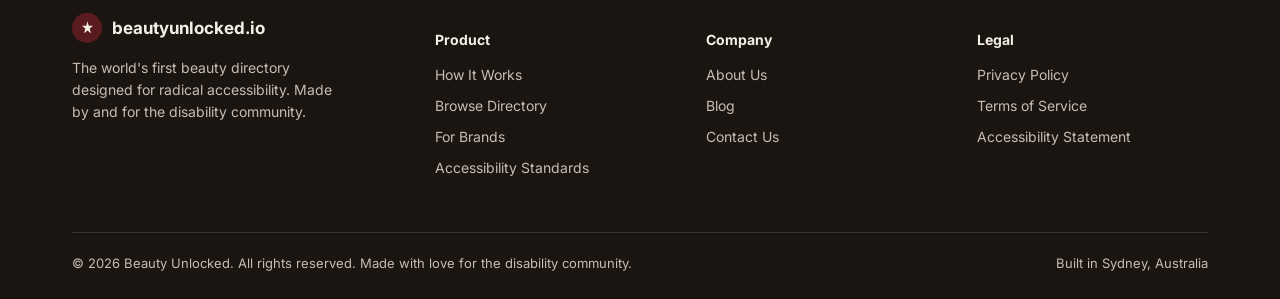
==== commit 296c34f3: "add 'skip to content' button" ====
--- a/html/index.html
+++ b/html/index.html
@@ -31,6 +31,8 @@
     <link rel="stylesheet" href="../css/styles.css" />
   </head>
   <body>
+    <a class="skip-link" href="#main">Skip to main content</a>
+
     <header>
       <nav class="nav">
         <a href="#" class="brand">
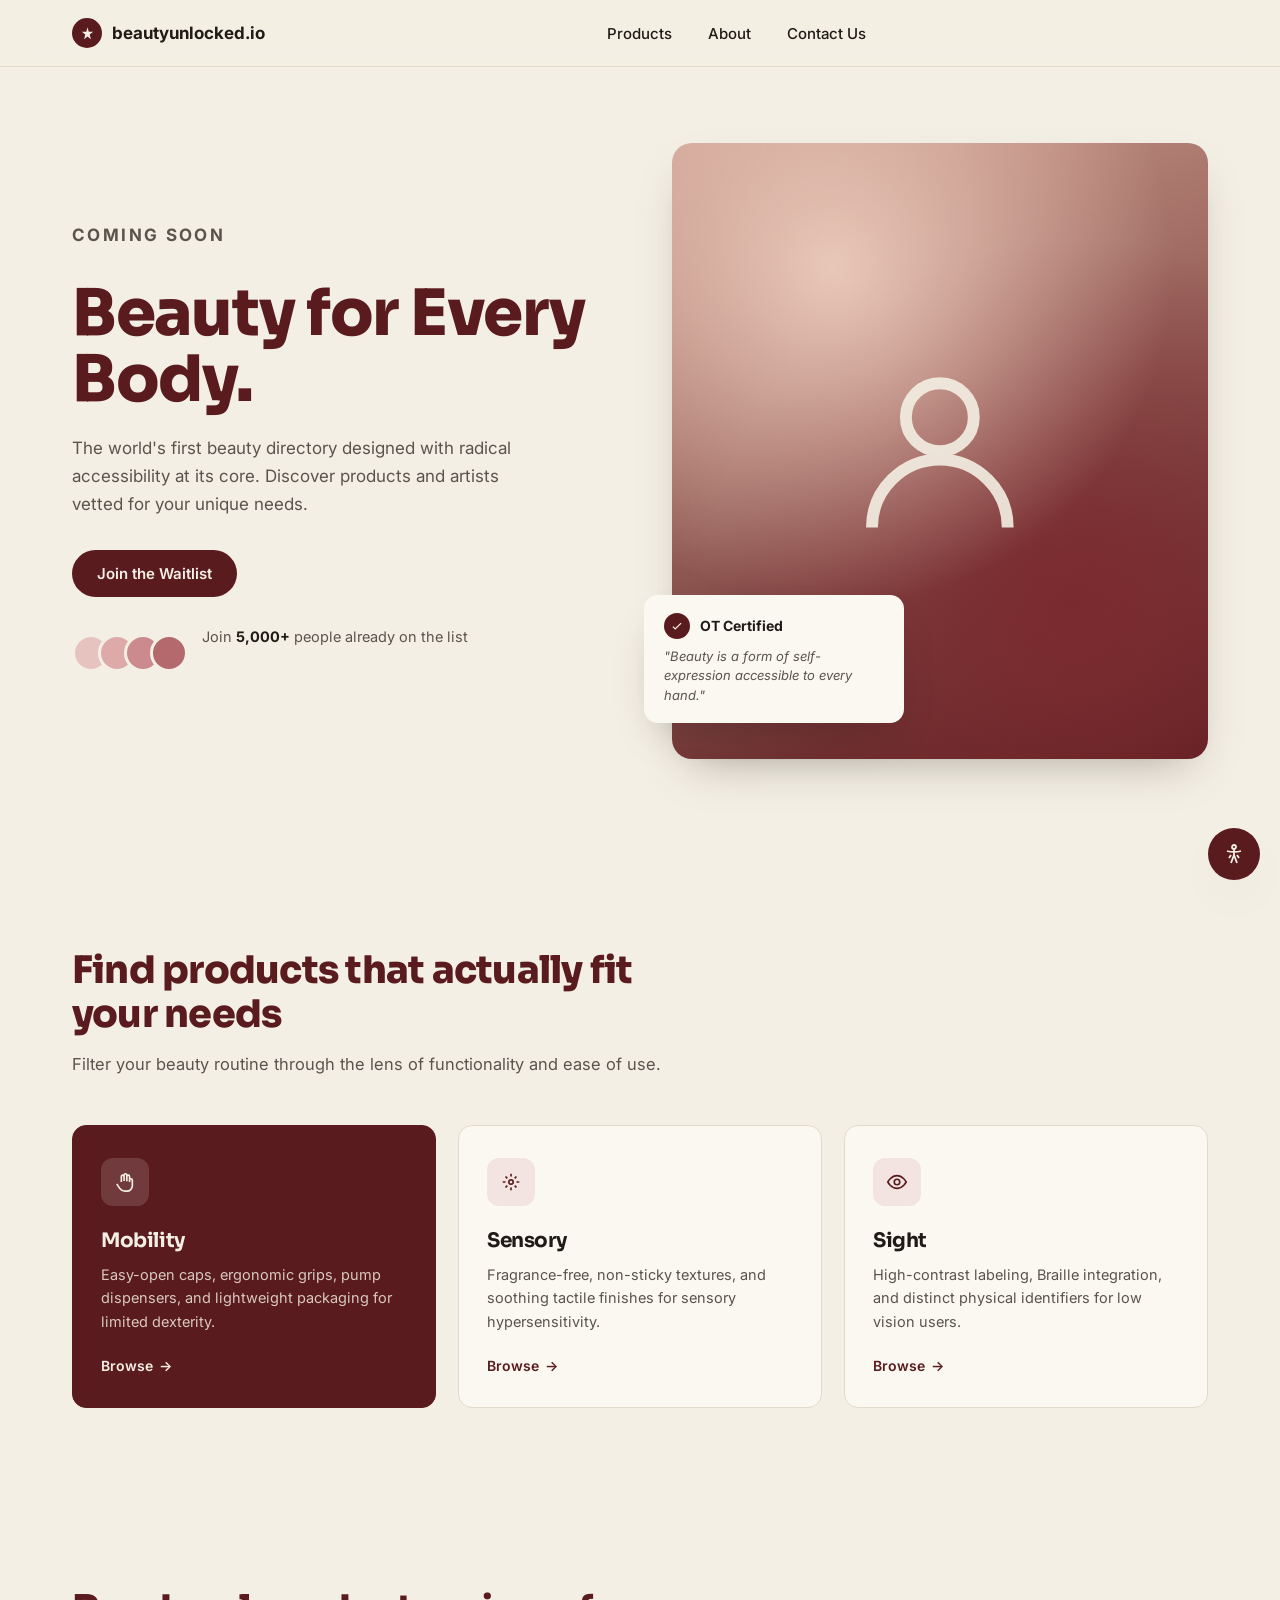
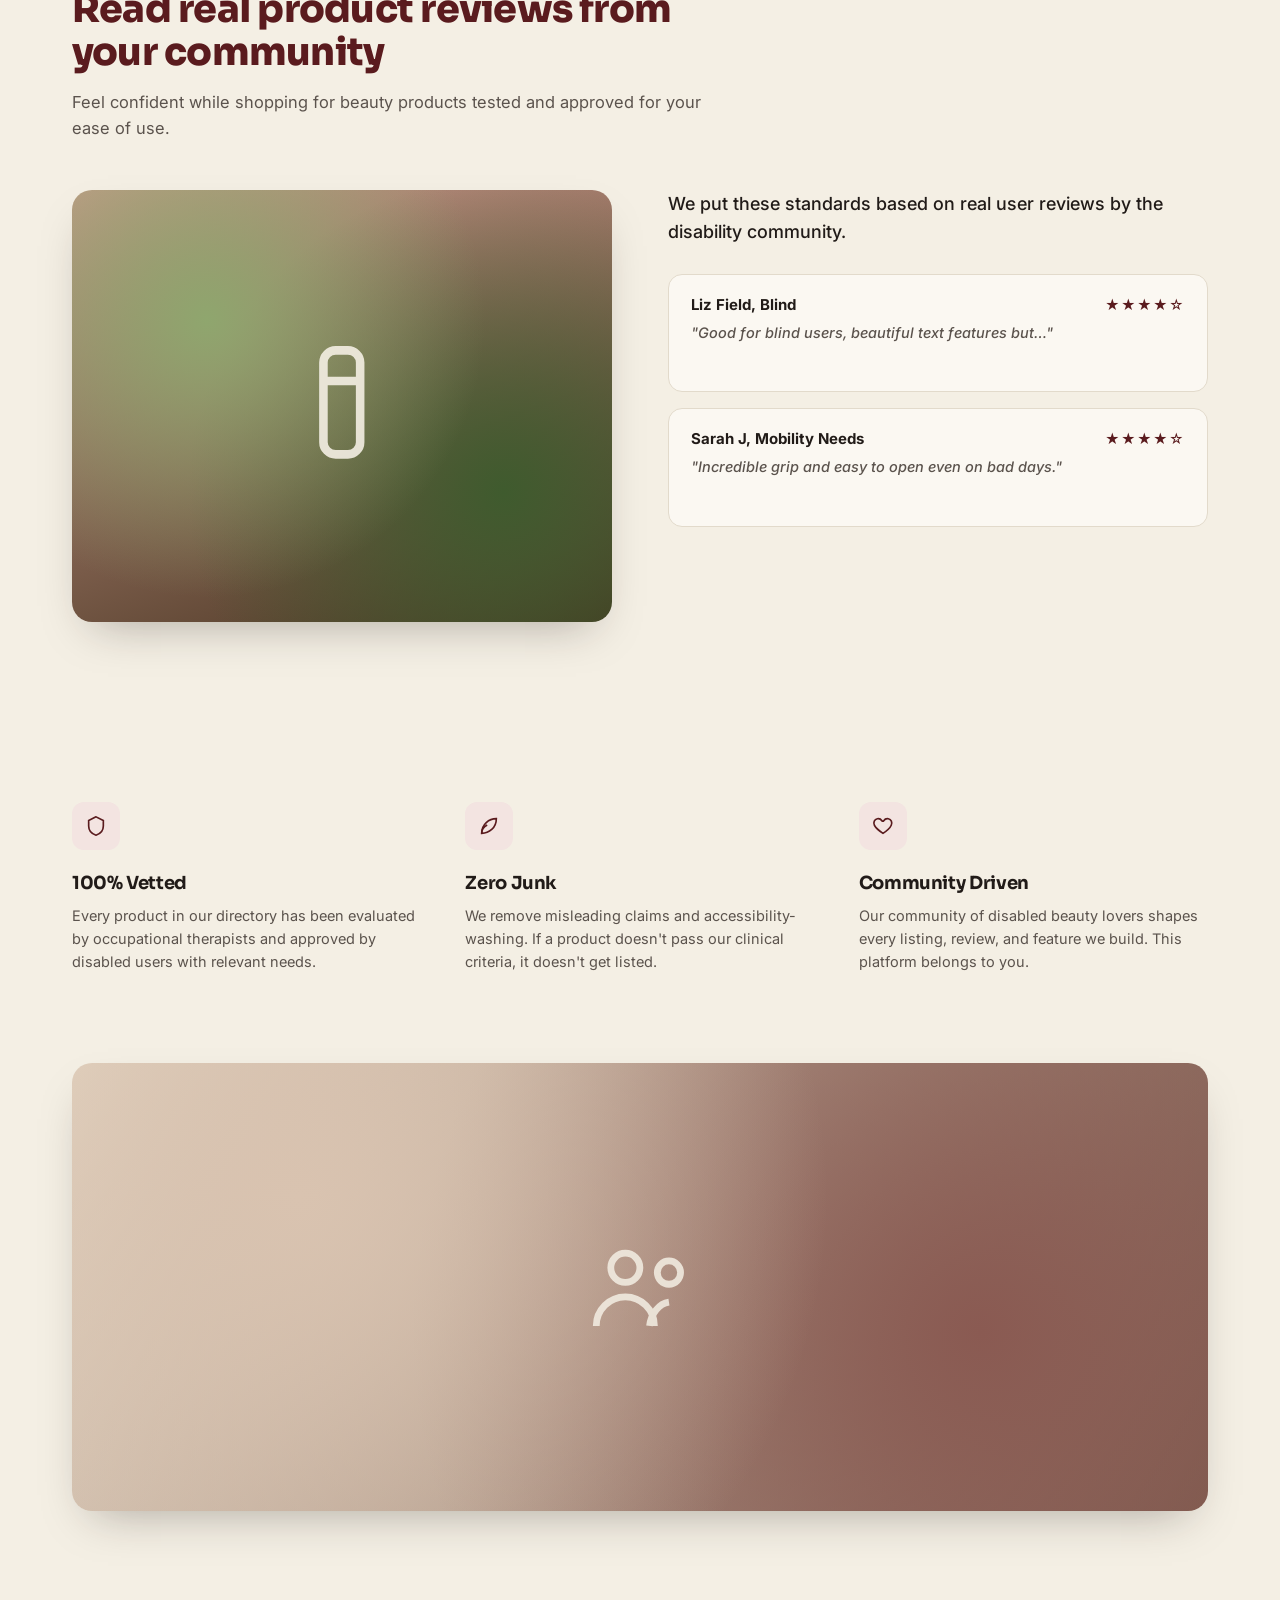
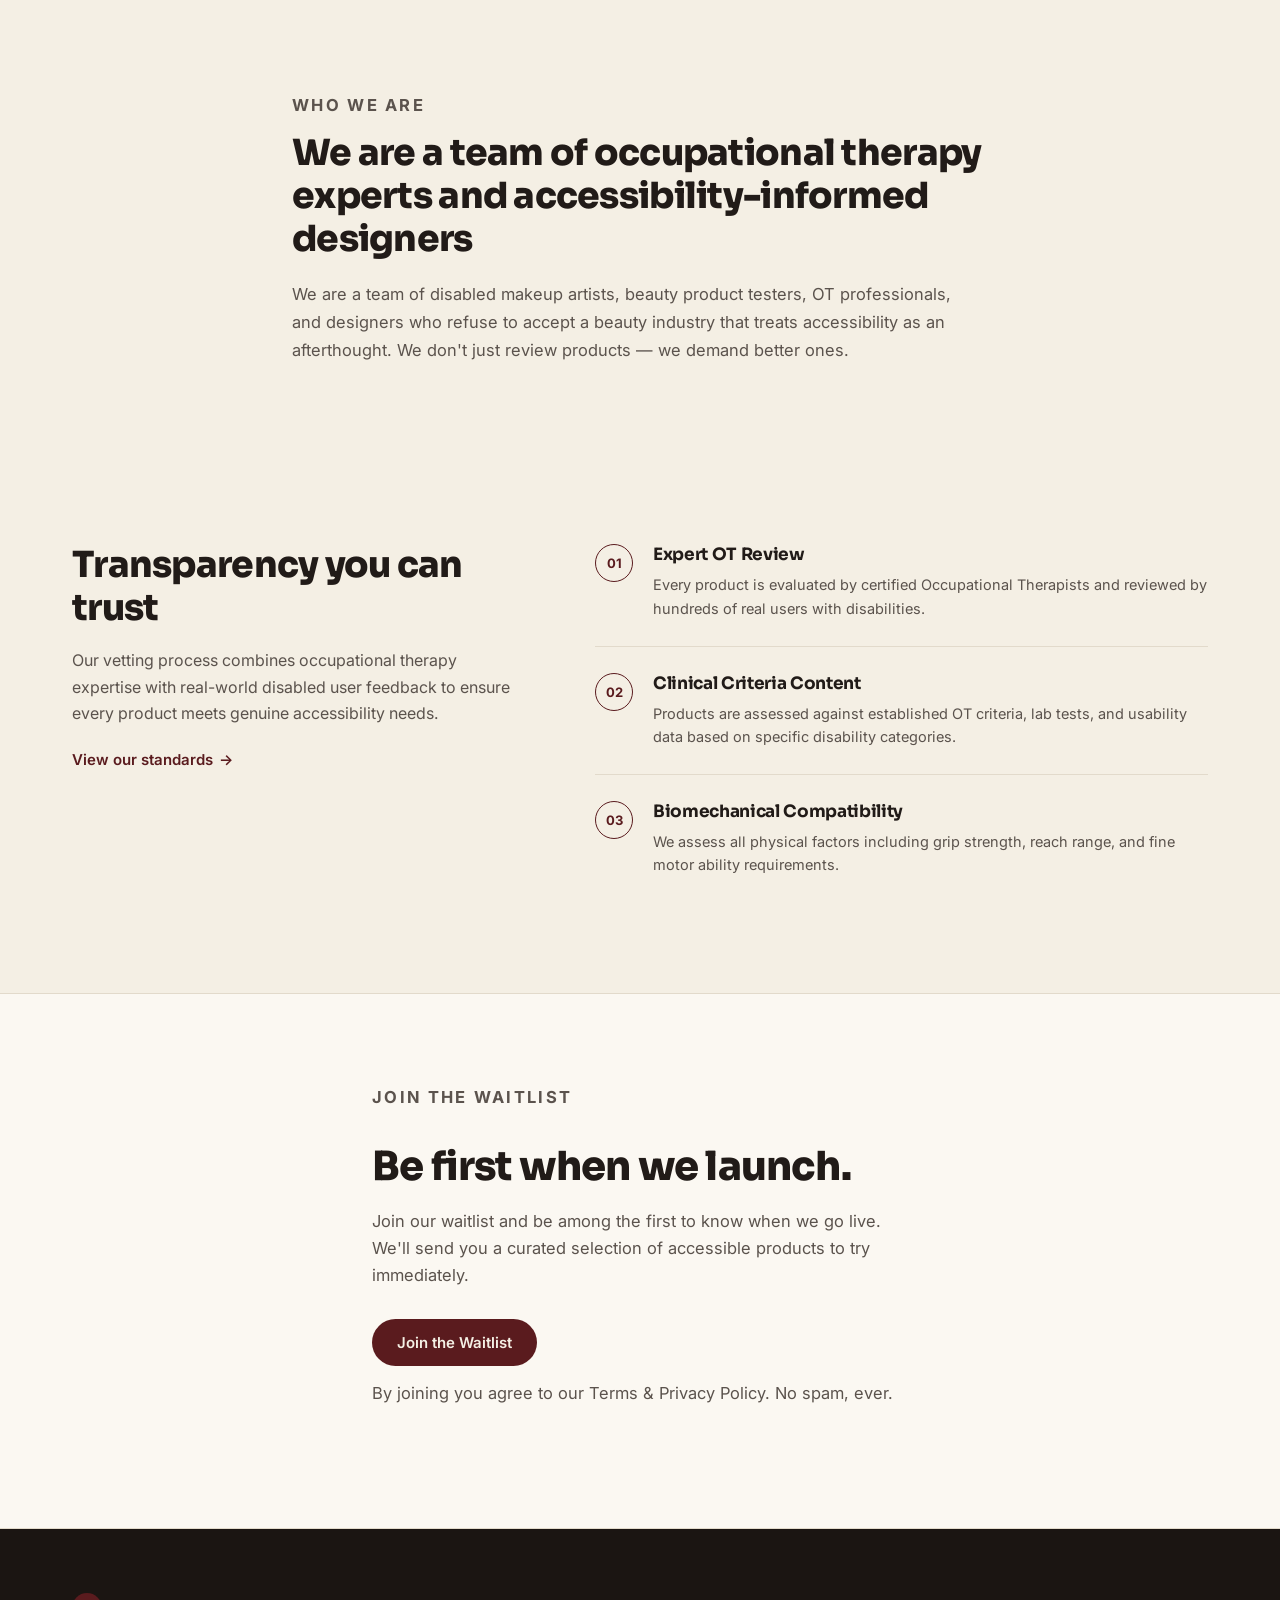
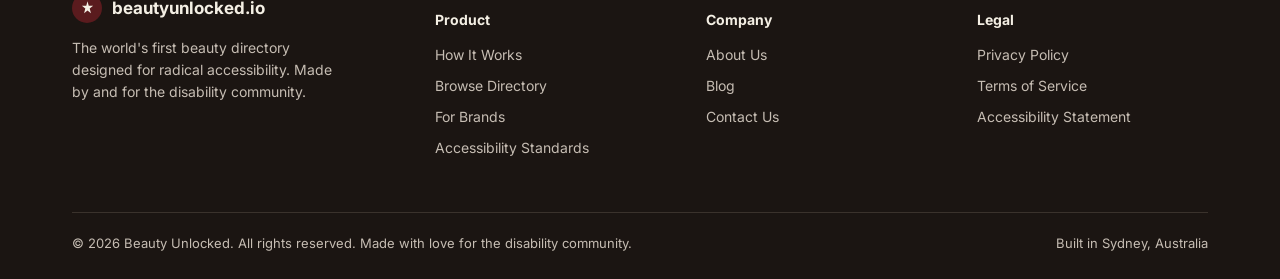
==== commit 990e1125: "upgrade accessibility widget features" ====
--- a/html/index.html
+++ b/html/index.html
@@ -77,7 +77,7 @@
       </nav>
     </header>
 
-    <main>
+    <main id="main">
       <!-- HERO -->
       <section class="hero">
         <div class="wrap hero-grid">
@@ -551,15 +551,31 @@
           </div>
         </div>
         <label class="a11y-toggle-row">
+          <span>Adjustable text spacing</span>
+          <input type="checkbox" data-a11y-toggle="spacing" />
+        </label>
+        <label class="a11y-toggle-row">
           <span>High contrast</span>
           <input type="checkbox" data-a11y-toggle="contrast" />
         </label>
         <label class="a11y-toggle-row">
+          <span>Low-saturation colors</span>
+          <input type="checkbox" data-a11y-toggle="lowSat" />
+        </label>
+        <label class="a11y-toggle-row">
           <span>Dyslexia-friendly font</span>
           <input type="checkbox" data-a11y-toggle="dyslexia" />
         </label>
         <label class="a11y-toggle-row">
-          <span>Reduce motion</span>
+          <span>Larger click targets &amp; cursor</span>
+          <input type="checkbox" data-a11y-toggle="largeTargets" />
+        </label>
+        <label class="a11y-toggle-row">
+          <span>Stronger focus outline</span>
+          <input type="checkbox" data-a11y-toggle="strongFocus" />
+        </label>
+        <label class="a11y-toggle-row">
+          <span>Reduce motion &amp; autoplay</span>
           <input type="checkbox" data-a11y-toggle="motion" />
         </label>
         <label class="a11y-toggle-row">
@@ -571,7 +587,6 @@
         </button>
       </div>
     </div>
-
     <script src="../js/script.js"></script>
   </body>
 </html>
--- a/css/styles.css
+++ b/css/styles.css
@@ -865,6 +865,8 @@
   border-radius: var(--radius-md);
   box-shadow: var(--shadow);
   padding: 18px;
+  max-height: 500px;
+  overflow-y: auto;
 }
 .a11y-panel[hidden] {
   display: none;
@@ -965,6 +967,74 @@
   zoom: 137.5%;
 }
 
+/* adjustable text/line spacing */
+html.a11y-spacing body {
+  letter-spacing: 0.03em;
+  word-spacing: 0.15em;
+}
+html.a11y-spacing p {
+  line-height: 1.9 !important;
+}
+
+/* low-saturation / muted color mode — distinct from high contrast,
+     for photosensitivity / sensory overload rather than low vision */
+html.a11y-low-sat header,
+html.a11y-low-sat main,
+html.a11y-low-sat footer {
+  filter: saturate(0.55) contrast(0.96);
+}
+
+/* bigger click/tap targets + larger cursor, for motor/dexterity needs */
+html.a11y-large-targets a,
+html.a11y-large-targets button,
+html.a11y-large-targets input[type="checkbox"],
+html.a11y-large-targets .btn,
+html.a11y-large-targets .icon-chip,
+html.a11y-large-targets .menu-toggle,
+html.a11y-large-targets .a11y-toggle {
+  min-height: 44px;
+  min-width: 44px;
+}
+html.a11y-large-targets .nav-links a,
+html.a11y-large-targets .footer-col a,
+html.a11y-large-targets .btn-ghost-link {
+  display: inline-block;
+  padding: 8px 4px;
+}
+html.a11y-large-targets body,
+html.a11y-large-targets a,
+html.a11y-large-targets button {
+  cursor:
+    url("data:image/svg+xml,%3Csvg xmlns='http://www.w3.org/2000/svg' width='40' height='40' viewBox='0 0 40 40'%3E%3Cpath d='M5 2 L5 33 L13 25 L19 37 L24 35 L18 23 L28 23 Z' fill='black' stroke='white' stroke-width='2'/%3E%3C/svg%3E")
+      5 2,
+    auto !important;
+}
+
+/* stronger, higher-contrast keyboard focus ring */
+html.a11y-strong-focus *:focus-visible {
+  outline: 4px solid #ffb800 !important;
+  outline-offset: 3px !important;
+  box-shadow: 0 0 0 2px #000 !important;
+  border-radius: 2px;
+}
+
+/* skip-to-content link */
+.skip-link {
+  position: absolute;
+  left: -9999px;
+  top: 0;
+  z-index: 300;
+  background: var(--maroon);
+  color: var(--cream);
+  padding: 12px 20px;
+  border-radius: 0 0 10px 0;
+  font-weight: 600;
+  font-size: 14px;
+}
+.skip-link:focus {
+  left: 0;
+}
+
 @media (max-width: 560px) {
   .a11y-widget {
     right: 14px;
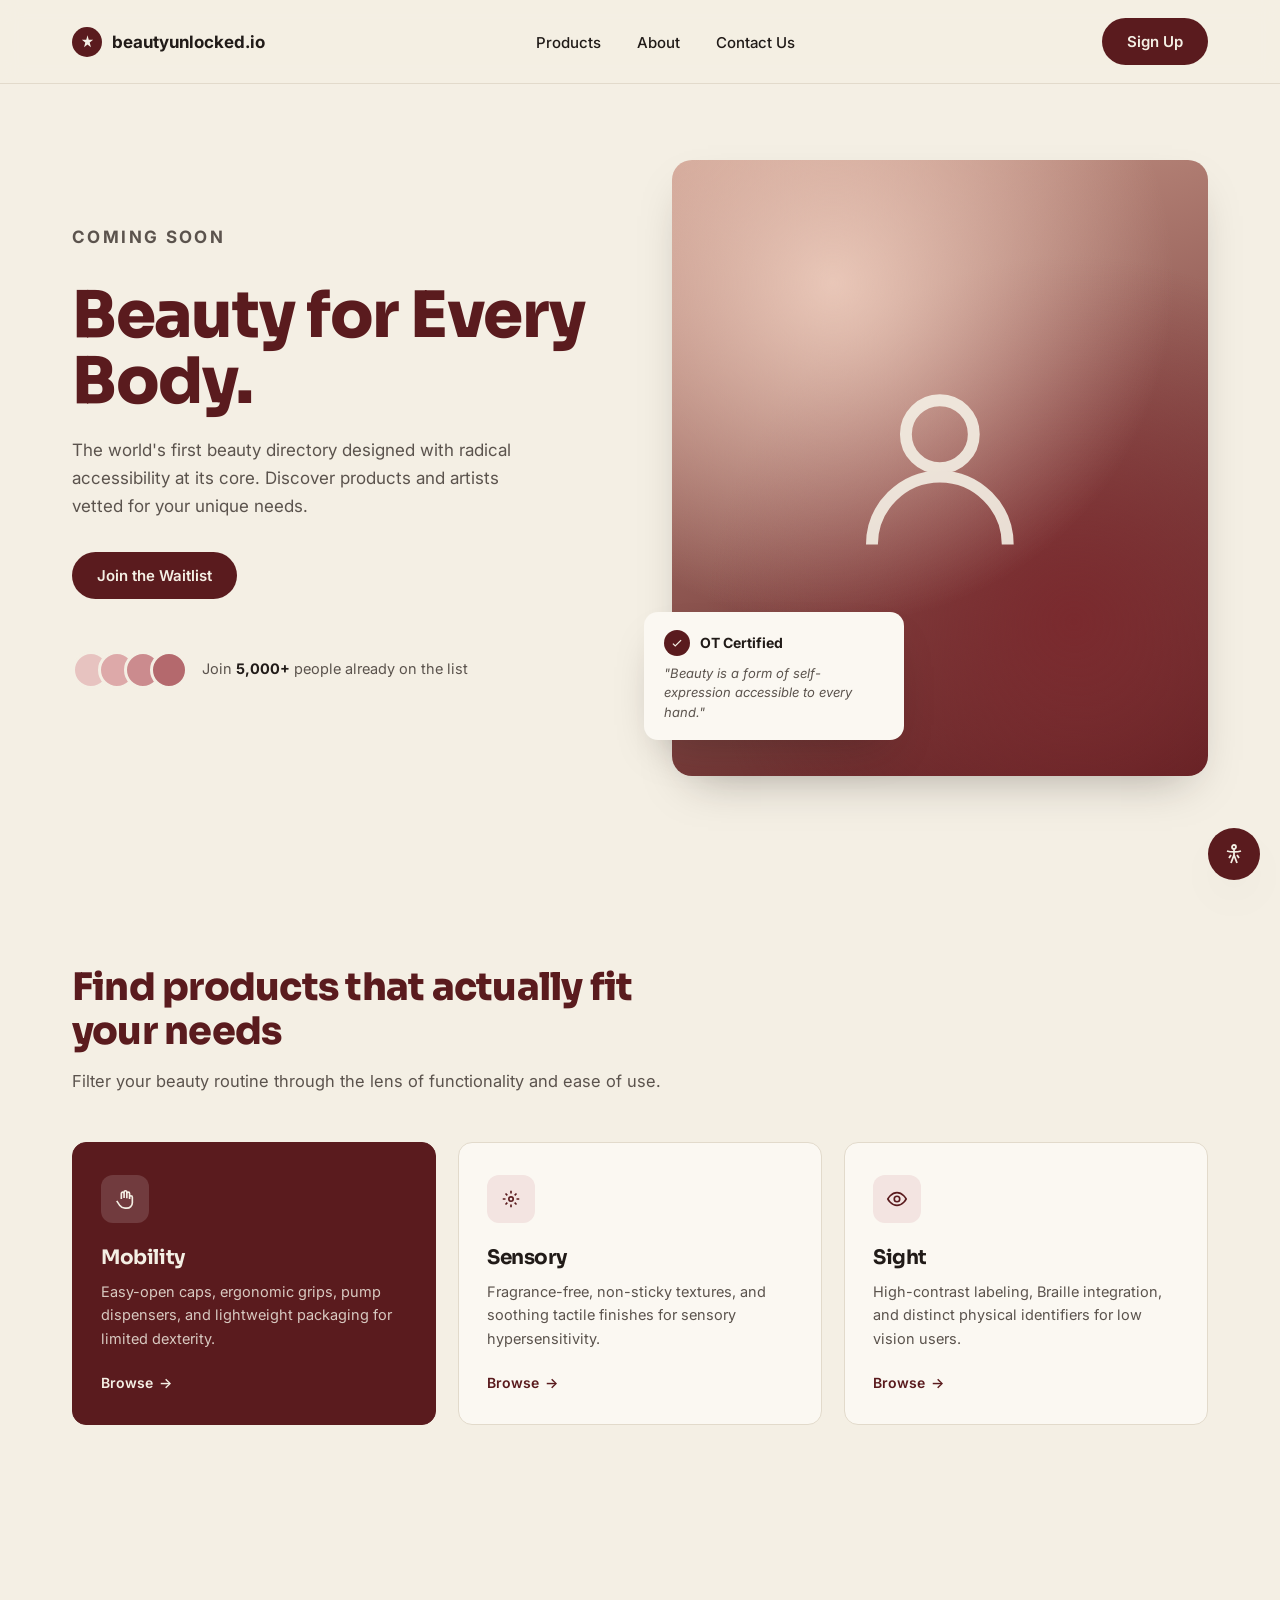
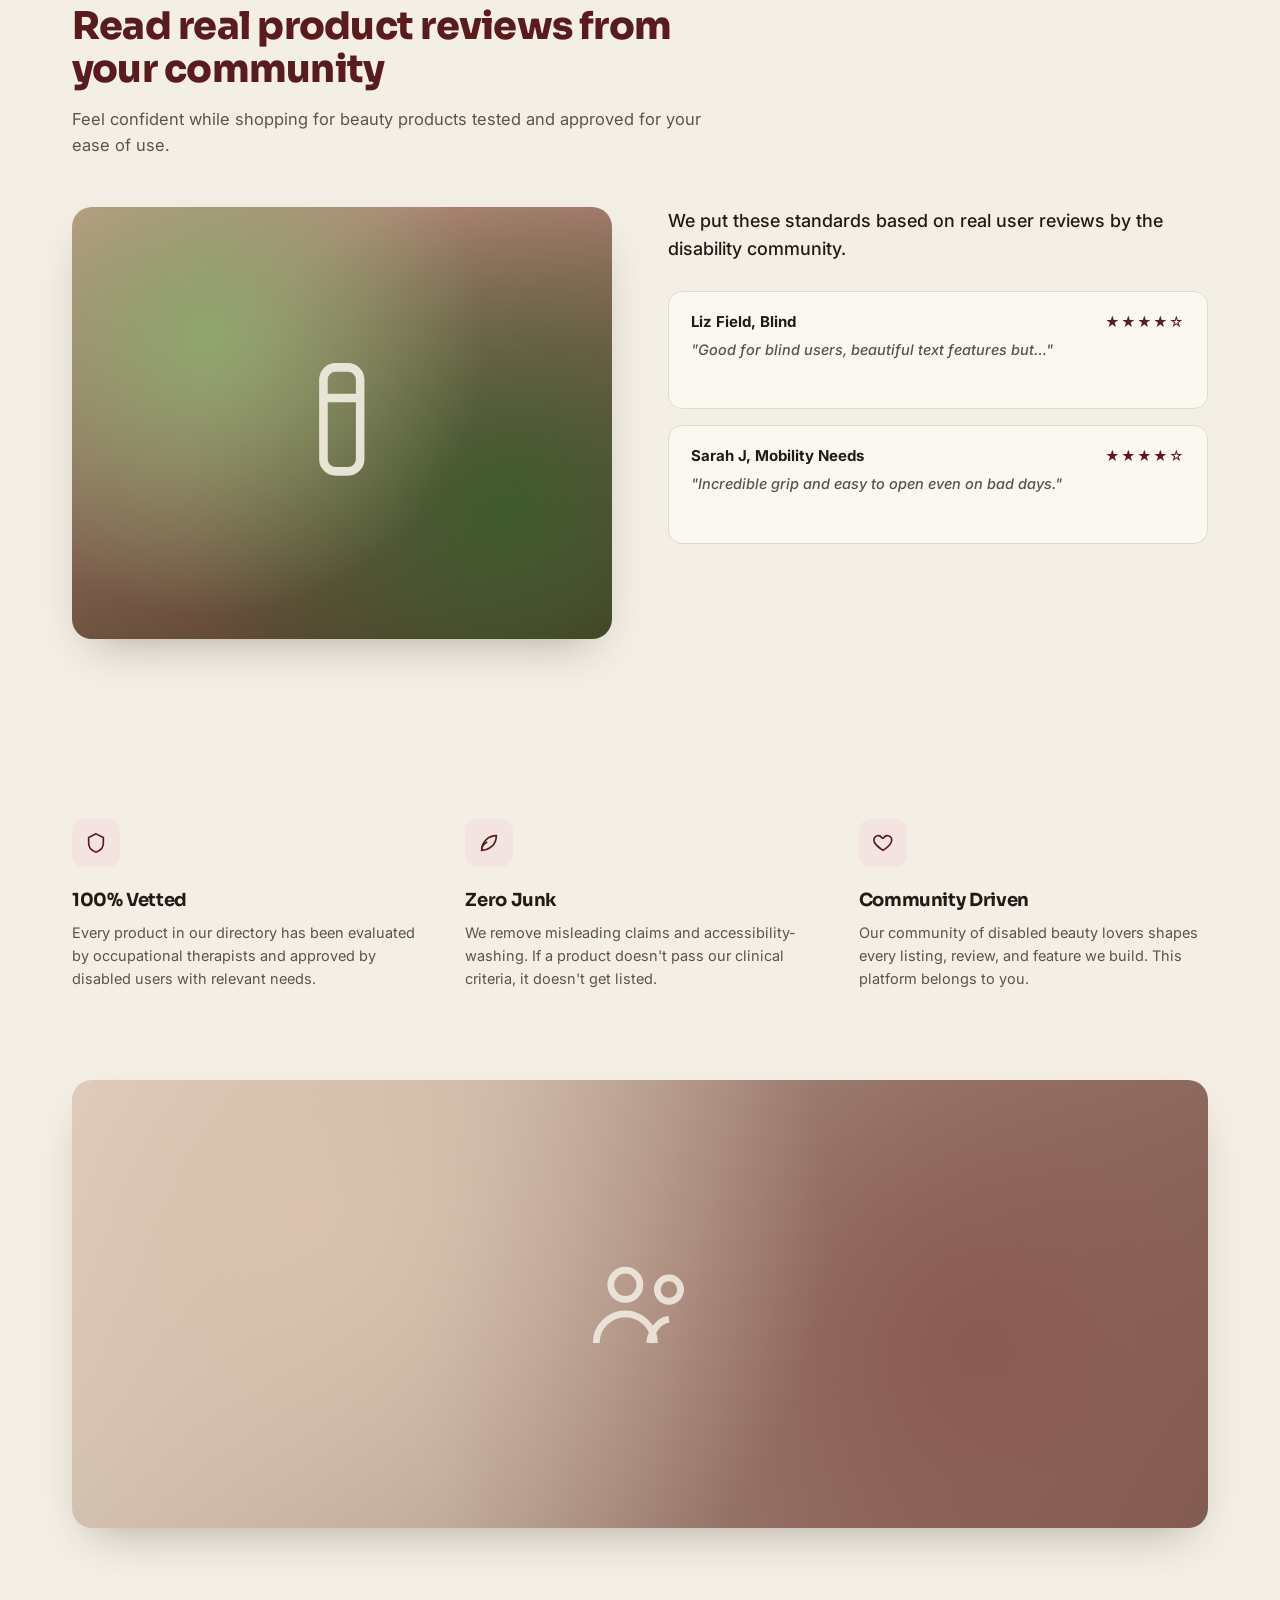
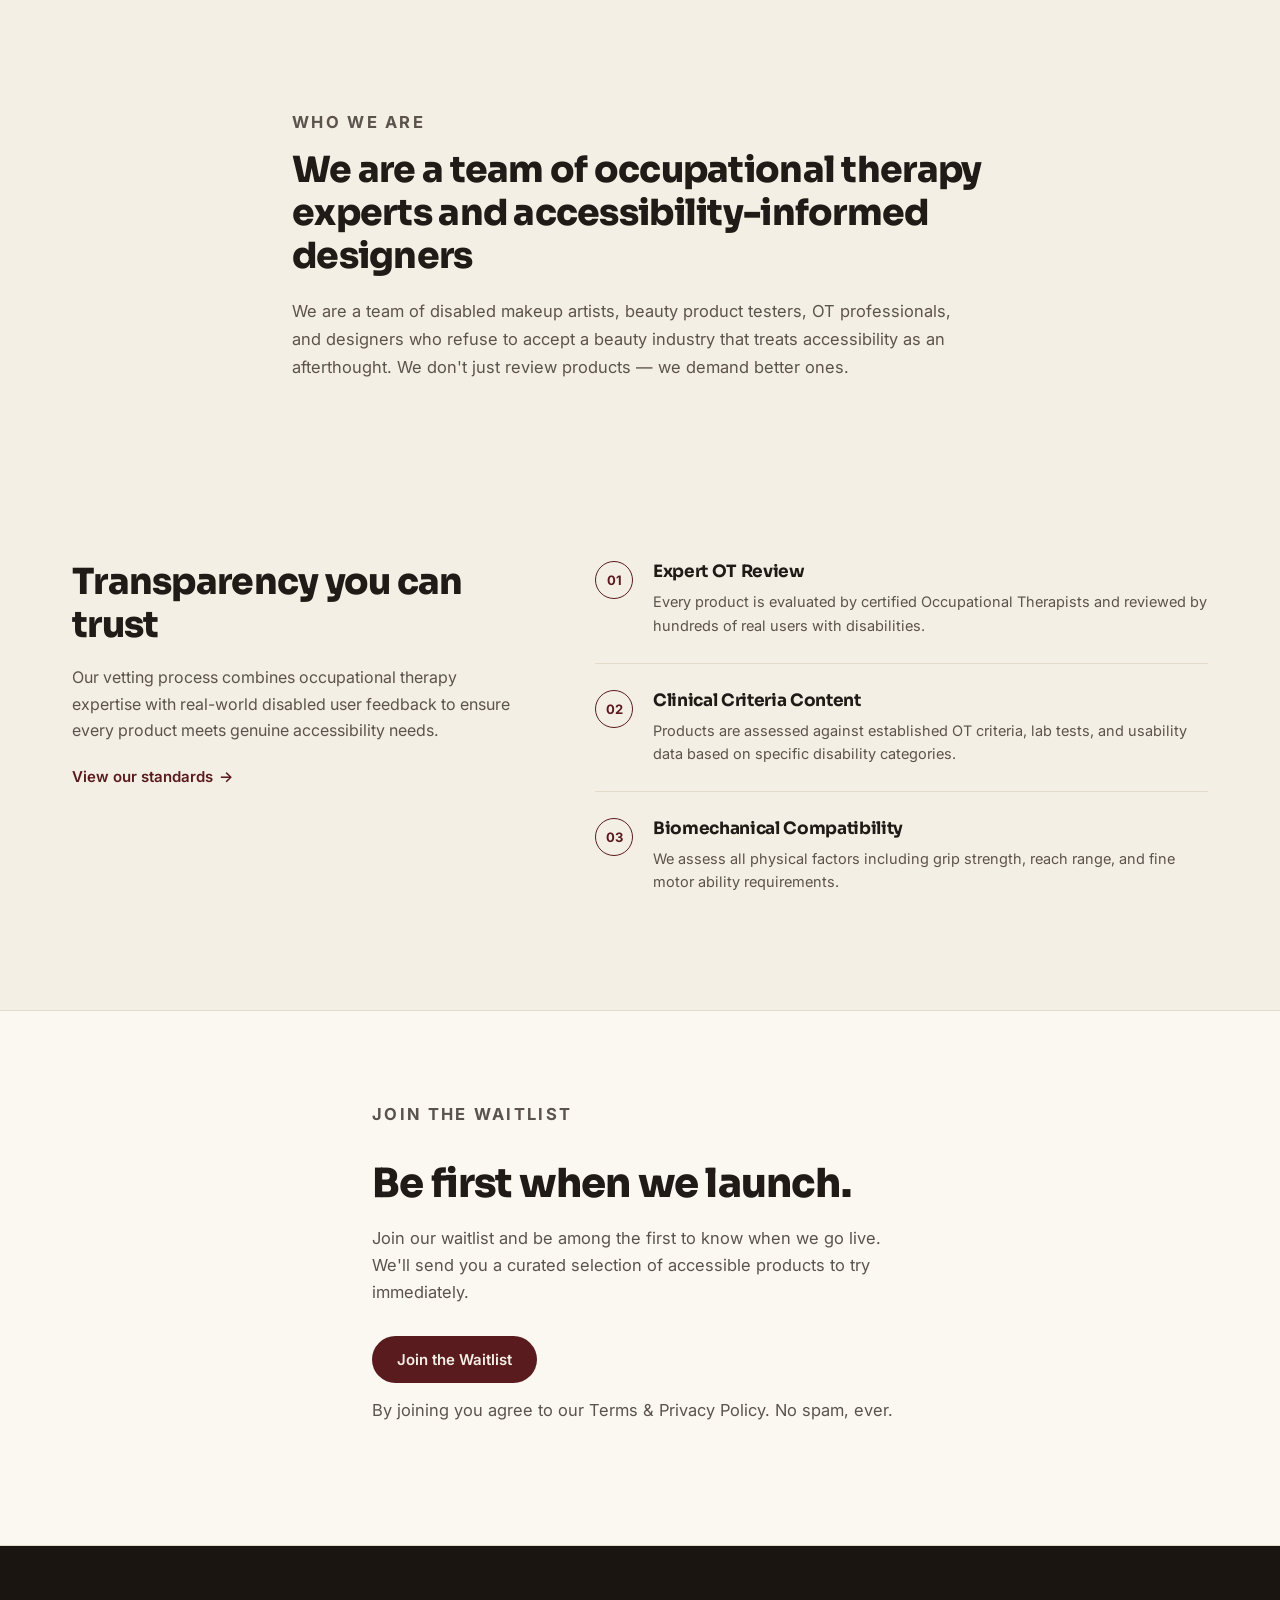
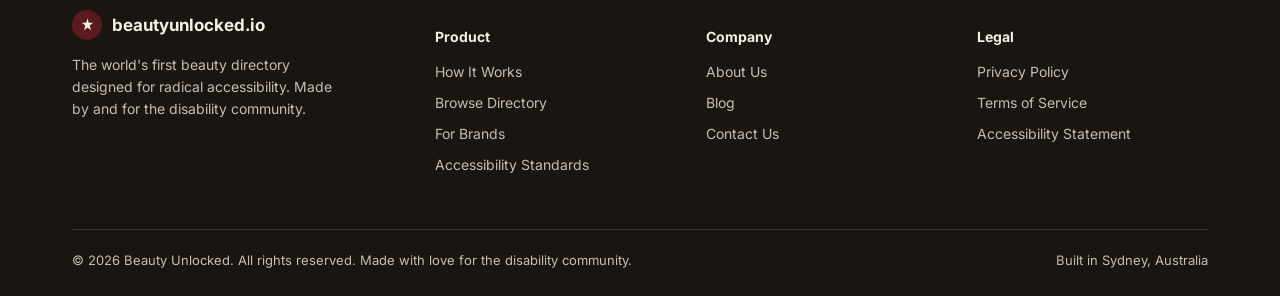
==== commit fc3e91d8: "fix mobile responsiveness and text color contrast" ====
--- a/html/index.html
+++ b/html/index.html
@@ -50,6 +50,11 @@
           <li><a href="#products">Products</a></li>
           <li><a href="#about">About</a></li>
           <li><a href="contact.html">Contact Us</a></li>
+          <li>
+            <a href="signup.html" class="btn btn-primary show-on-mobile"
+              >Sign Up</a
+            >
+          </li>
         </ul>
         <div class="nav-actions">
           <a href="signup.html" class="btn btn-primary hide-on-mobile"
--- a/css/styles.css
+++ b/css/styles.css
@@ -99,15 +99,16 @@
     background 0.18s ease,
     box-shadow 0.18s ease;
 }
-.btn-primary {
+.btn.btn-primary {
   background: var(--maroon);
   color: var(--cream);
 }
-.btn-primary:hover {
+.btn.btn-primary:hover {
   background: var(--maroon-dark);
+  color: var(--cream);
   transform: translateY(-1px);
 }
-.btn-primary:active {
+.btn.btn-primary:active {
   transform: translateY(0);
 }
 
@@ -196,9 +197,6 @@
 .menu-toggle:hover {
   background: var(--maroon-tint);
 }
-.hide-on-mobile {
-  display: none !important;
-}
 
 /* ---------- HERO ---------- */
 .hero {
@@ -259,6 +257,7 @@
 .social-proof p {
   font-size: 14.5px;
   color: var(--ink-soft);
+  margin-top: 30px;
 }
 .social-proof strong {
   color: var(--ink);
@@ -738,6 +737,19 @@
 }
 
 /* ---------- RESPONSIVE ---------- */
+
+@media screen and (max-width: 768px) {
+  .hide-on-mobile {
+    display: none !important;
+  }
+}
+
+@media screen and (min-width: 768px) {
+  .show-on-mobile {
+    display: none !important;
+  }
+}
+
 @media (max-width: 900px) {
   .hero-grid {
     grid-template-columns: 1fr;
@@ -779,6 +791,7 @@
   }
   .nav-links.open {
     display: flex;
+    align-items: flex-end;
   }
   .menu-toggle {
     display: flex;
@@ -866,6 +879,7 @@
   box-shadow: var(--shadow);
   padding: 18px;
   max-height: 500px;
+  max-width: 100vw;
   overflow-y: auto;
 }
 .a11y-panel[hidden] {
@@ -1041,7 +1055,8 @@
     bottom: 14px;
   }
   .a11y-panel {
-    width: calc(100vw - 28px);
+    width: calc(100vw - 60px);
+    max-width: 100vw;
     right: -6px;
   }
 }
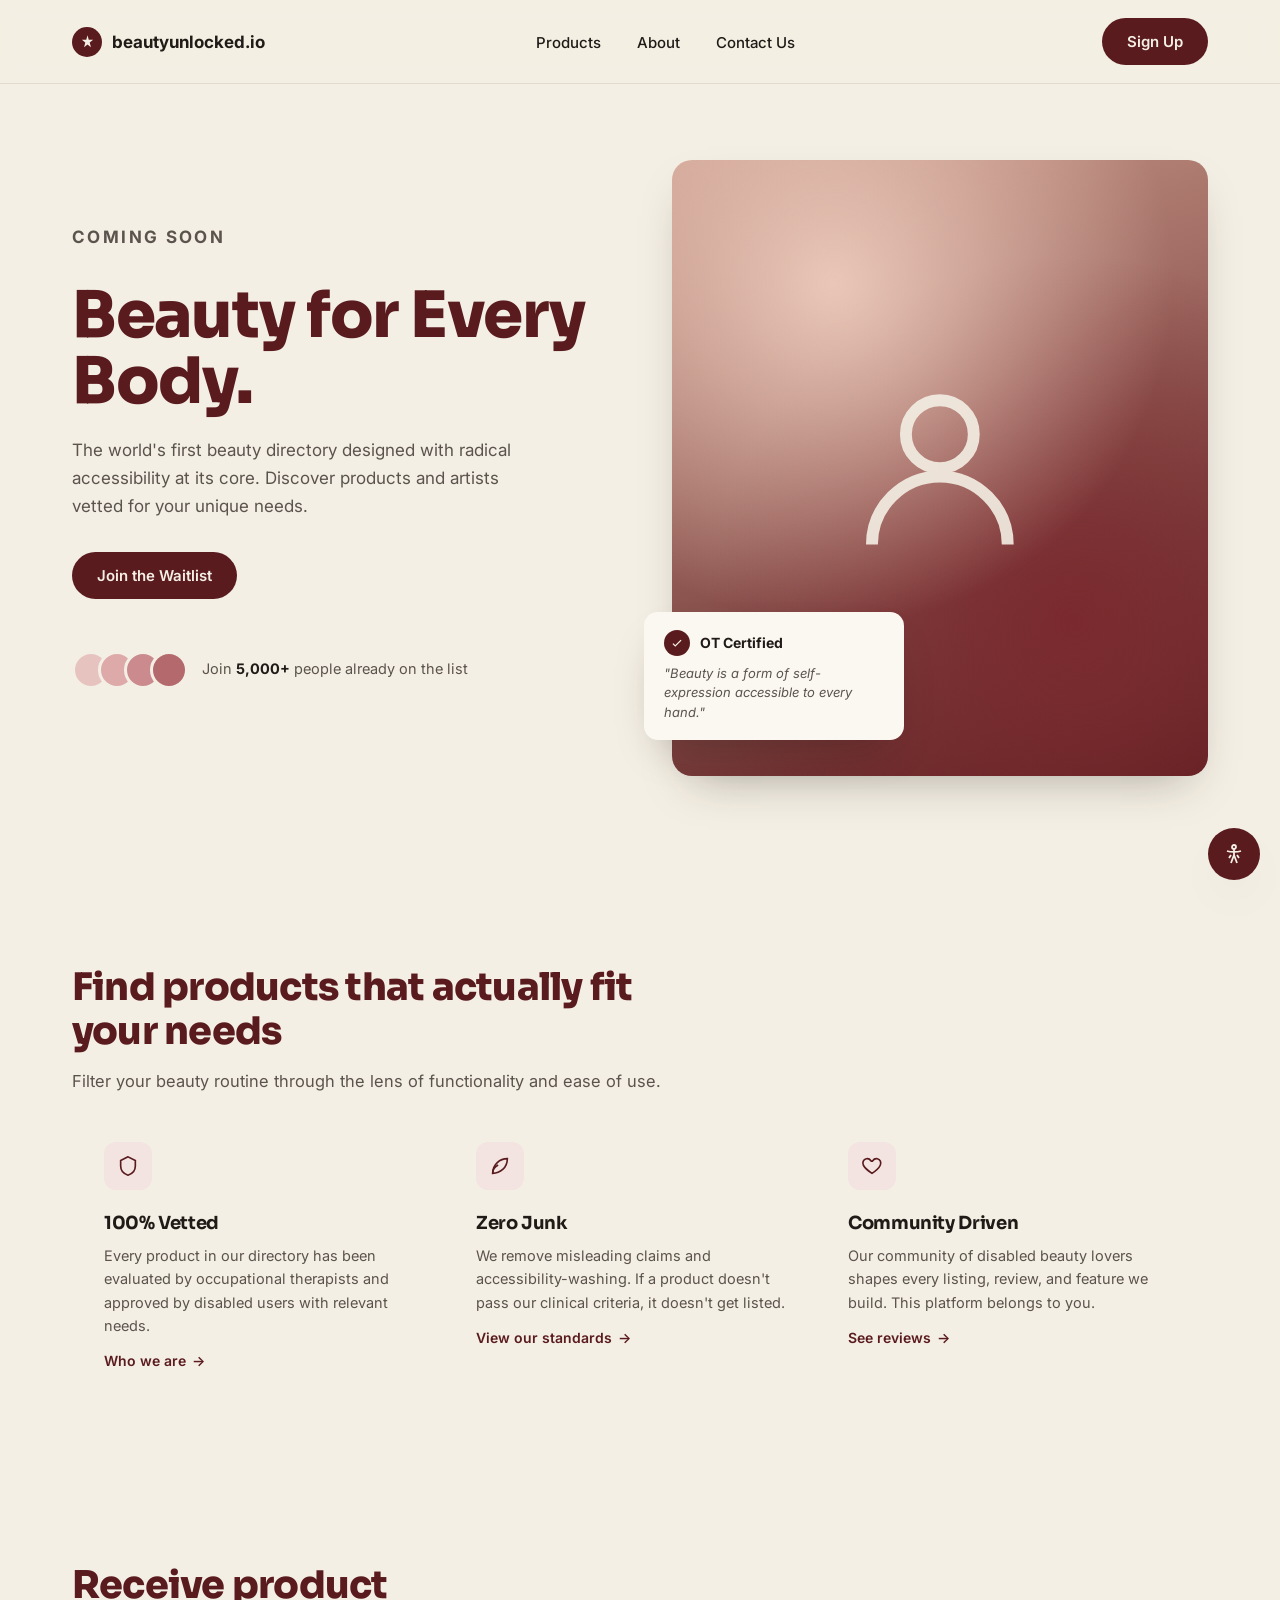
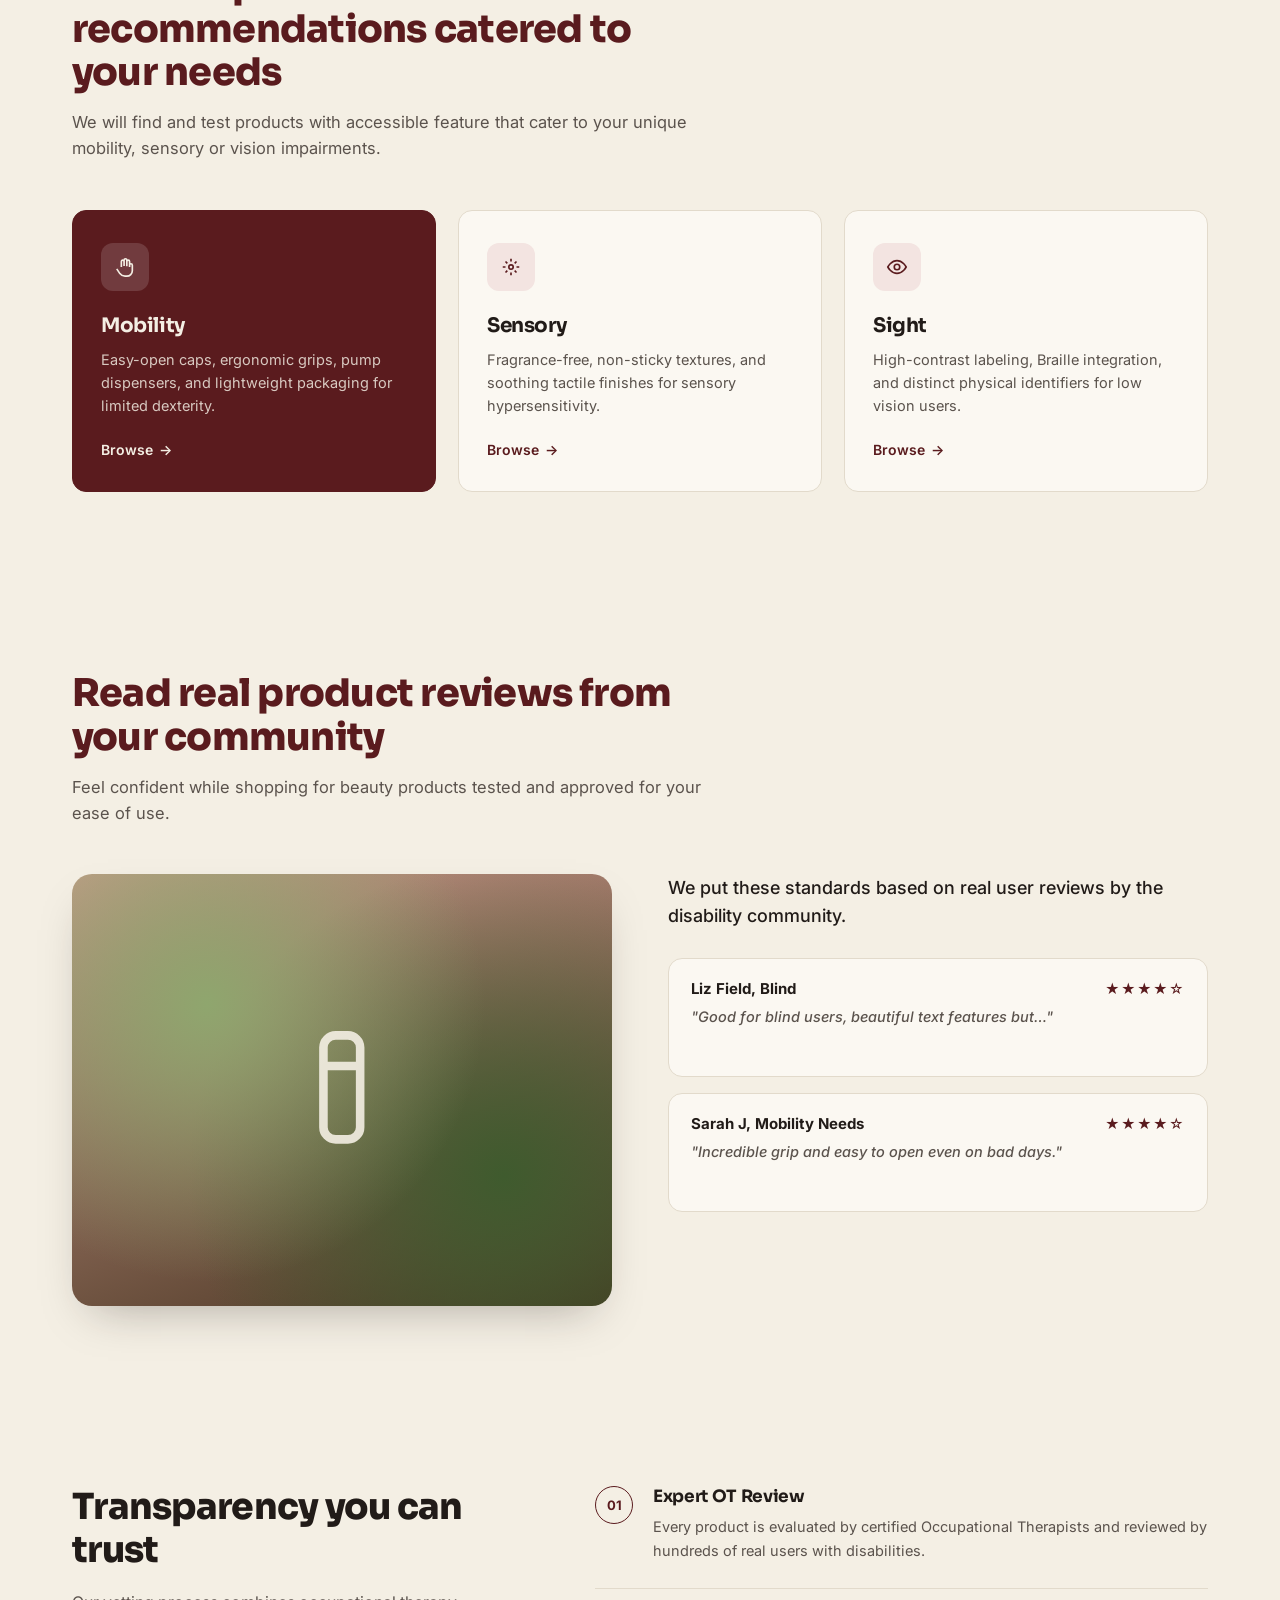
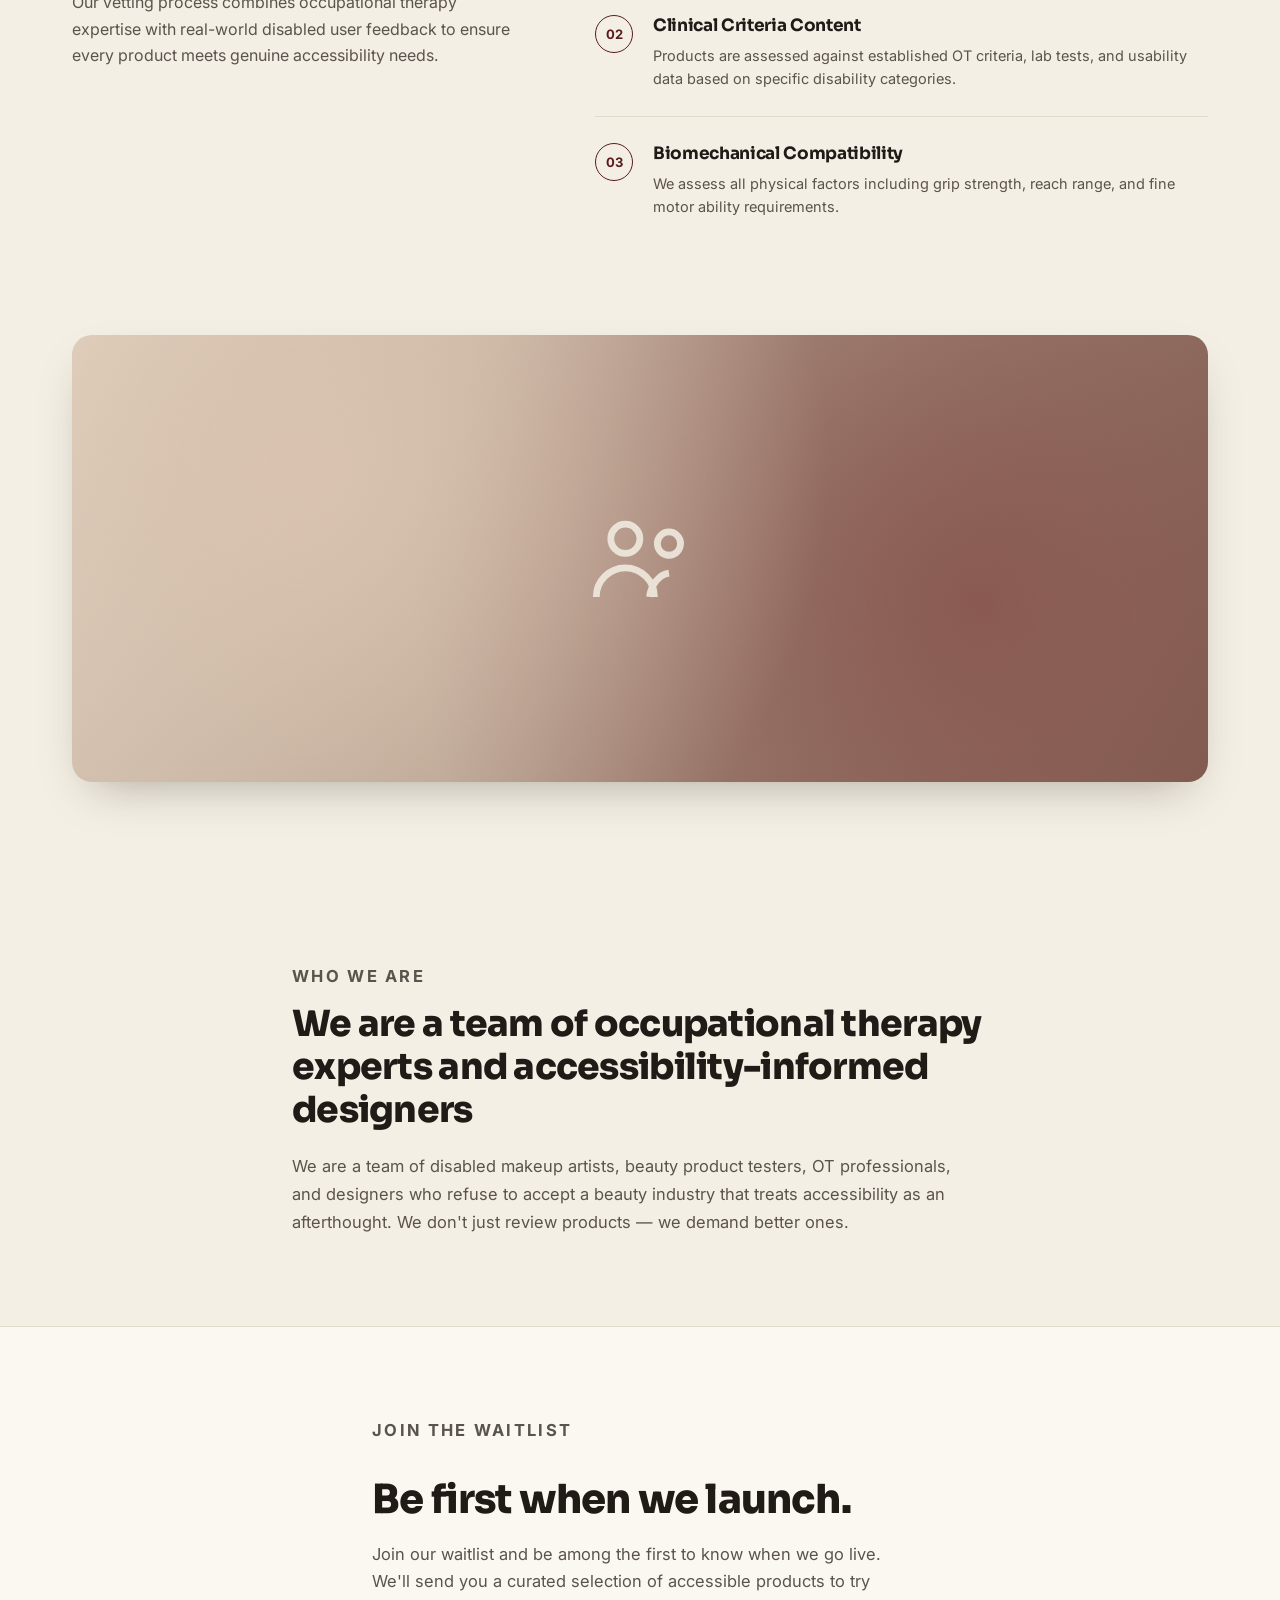
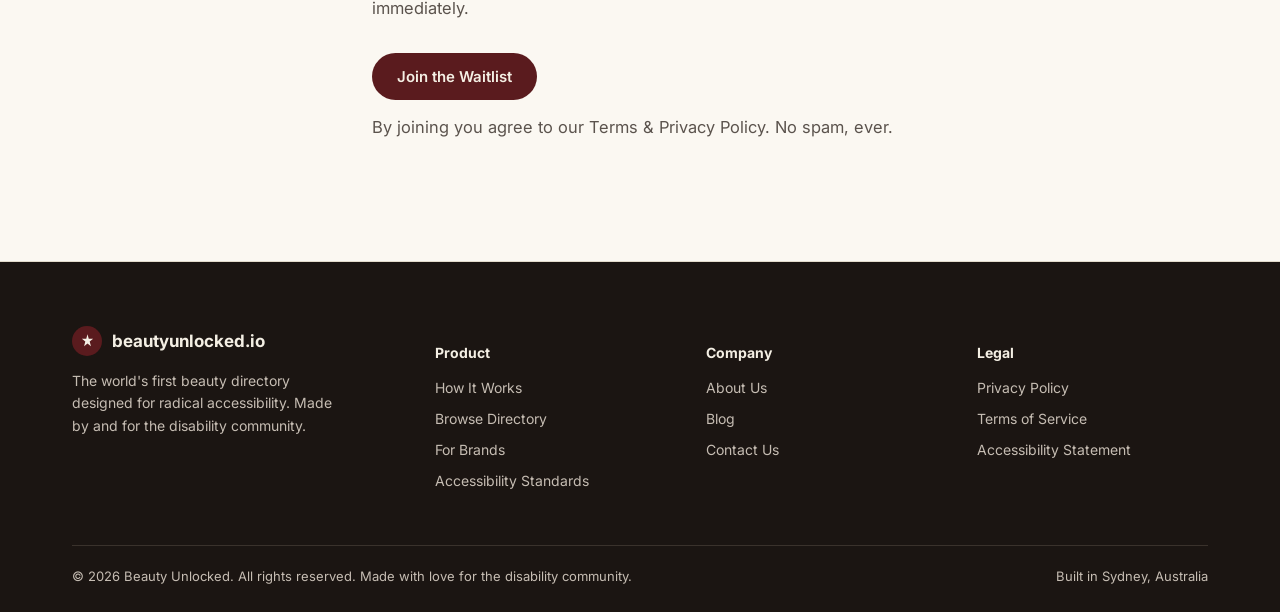
==== commit 6d44395b: "create directory coming soon page (fakedoor test)" ====
--- a/html/index.html
+++ b/html/index.html
@@ -99,7 +99,9 @@
               <div class="avatar-stack">
                 <span></span><span></span><span></span><span></span>
               </div>
-              <p>Join <strong>5,000+</strong> people already on the list</p>
+              <p style="margin-top: 30px">
+                Join <strong>5,000+</strong> people already on the list
+              </p>
             </div>
           </div>
           <div class="hero-media">
@@ -140,14 +142,94 @@
         </div>
       </section>
 
+      <!-- FEATURES -->
+      <section>
+        <div class="wrap">
+          <div class="section-head">
+            <h2>Find products that actually fit your needs</h2>
+            <p>
+              Filter your beauty routine through the lens of functionality and
+              ease of use.
+            </p>
+          </div>
+        <div class="wrap features-row">
+          <div class="feature">
+            <div class="icon-chip">
+              <svg
+                viewBox="0 0 24 24"
+                fill="none"
+                stroke="currentColor"
+                stroke-width="1.8"
+              >
+                <path
+                  d="M12 2 4 6v6c0 5 3.4 8.6 8 10 4.6-1.4 8-5 8-10V6l-8-4Z"
+                />
+              </svg>
+            </div>
+            <h3>100% Vetted</h3>
+            <p>
+              Every product in our directory has been evaluated by occupational
+              therapists and approved by disabled users with relevant needs.
+            </p>
+            <div>
+              <a href="#about" class="btn-ghost-link"
+                >Who we are <span class="arrow">→</span></a
+              >
+            </div>
+          </div>
+          <div class="feature">
+            <div class="icon-chip">
+              <svg
+                viewBox="0 0 24 24"
+                fill="none"
+                stroke="currentColor"
+                stroke-width="1.8"
+              >
+                <path d="M4 20c8 0 16-6 16-16-8 0-16 6-16 16Z" />
+                <path d="M4 20c0-4 2-7 6-9" />
+              </svg>
+            </div>
+            <h3>Zero Junk</h3>
+            <p>
+              We remove misleading claims and accessibility-washing. If a
+              product doesn't pass our clinical criteria, it doesn't get listed.
+            </p>
+            <a href="#standards" class="btn-ghost-link"
+              >View our standards <span class="arrow">→</span></a
+            >
+          </div>
+          <div class="feature">
+            <div class="icon-chip">
+              <svg
+                viewBox="0 0 24 24"
+                fill="none"
+                stroke="currentColor"
+                stroke-width="1.8"
+              >
+                <path
+                  d="M12 20s-7-4.4-9.4-8.8C1.2 8 2.6 4.8 5.8 4.1c2-.4 3.9.5 5 2.1a1.2 1.2 0 0 0 2 0c1.1-1.6 3-2.5 5-2.1 3.2.7 4.6 3.9 3.2 7.1C19 15.6 12 20 12 20Z"
+                />
+              </svg>
+            </div>
+            <h3>Community Driven</h3>
+            <p>
+              Our community of disabled beauty lovers shapes every listing,
+              review, and feature we build. This platform belongs to you.
+            </p>
+            <a href="#reviews" class="btn-ghost-link"
+              >See reviews <span class="arrow">→</span></a
+            >
+          </div>
+        </div>
+      </section>
+
       <!-- NEEDS -->
       <section id="products">
         <div class="wrap">
           <div class="section-head">
-            <h2>Find products that actually fit your needs</h2>
-            <p>
-              Filter your beauty routine through the lens of functionality and
-              ease of use.
+            <h2>Receive product recommendations catered to your needs</h2>
+            <p>
+              We will find and test products with accessible feature that cater to your unique mobility, sensory or vision impairments.
             </p>
           </div>
           <div class="needs-grid">
@@ -169,7 +251,7 @@
                 Easy-open caps, ergonomic grips, pump dispensers, and
                 lightweight packaging for limited dexterity.
               </p>
-              <a href="#" class="btn-ghost-link"
+              <a href="directory.html?category=mobility" class="btn-ghost-link"
                 >Browse <span class="arrow">→</span></a
               >
             </div>
@@ -192,7 +274,7 @@
                 Fragrance-free, non-sticky textures, and soothing tactile
                 finishes for sensory hypersensitivity.
               </p>
-              <a href="#" class="btn-ghost-link"
+              <a href="directory.html?category=sensory" class="btn-ghost-link"
                 >Browse <span class="arrow">→</span></a
               >
             </div>
@@ -213,7 +295,7 @@
                 High-contrast labeling, Braille integration, and distinct
                 physical identifiers for low vision users.
               </p>
-              <a href="#" class="btn-ghost-link"
+              <a href="directory.html?category=sight" class="btn-ghost-link"
                 >Browse <span class="arrow">→</span></a
               >
             </div>
@@ -222,7 +304,7 @@
       </section>
 
       <!-- REVIEWS -->
-      <section>
+      <section id="reviews">
         <div class="wrap">
           <div class="section-head">
             <h2>Read real product reviews from your community</h2>
@@ -271,64 +353,52 @@
         </div>
       </section>
 
-      <!-- FEATURES -->
-      <section>
-        <div class="wrap features-row">
-          <div class="feature">
-            <div class="icon-chip">
-              <svg
-                viewBox="0 0 24 24"
-                fill="none"
-                stroke="currentColor"
-                stroke-width="1.8"
-              >
-                <path
-                  d="M12 2 4 6v6c0 5 3.4 8.6 8 10 4.6-1.4 8-5 8-10V6l-8-4Z"
-                />
-              </svg>
-            </div>
-            <h3>100% Vetted</h3>
-            <p>
-              Every product in our directory has been evaluated by occupational
-              therapists and approved by disabled users with relevant needs.
-            </p>
-          </div>
-          <div class="feature">
-            <div class="icon-chip">
-              <svg
-                viewBox="0 0 24 24"
-                fill="none"
-                stroke="currentColor"
-                stroke-width="1.8"
-              >
-                <path d="M4 20c8 0 16-6 16-16-8 0-16 6-16 16Z" />
-                <path d="M4 20c0-4 2-7 6-9" />
-              </svg>
-            </div>
-            <h3>Zero Junk</h3>
-            <p>
-              We remove misleading claims and accessibility-washing. If a
-              product doesn't pass our clinical criteria, it doesn't get listed.
-            </p>
-          </div>
-          <div class="feature">
-            <div class="icon-chip">
-              <svg
-                viewBox="0 0 24 24"
-                fill="none"
-                stroke="currentColor"
-                stroke-width="1.8"
-              >
-                <path
-                  d="M12 20s-7-4.4-9.4-8.8C1.2 8 2.6 4.8 5.8 4.1c2-.4 3.9.5 5 2.1a1.2 1.2 0 0 0 2 0c1.1-1.6 3-2.5 5-2.1 3.2.7 4.6 3.9 3.2 7.1C19 15.6 12 20 12 20Z"
-                />
-              </svg>
-            </div>
-            <h3>Community Driven</h3>
-            <p>
-              Our community of disabled beauty lovers shapes every listing,
-              review, and feature we build. This platform belongs to you.
-            </p>
+
+
+      <!-- TRANSPARENCY -->
+      <section id="standards">
+        <div class="wrap trust-grid">
+          <div class="trust-copy">
+            <h2>Transparency you can trust</h2>
+            <p>
+              Our vetting process combines occupational therapy expertise with
+              real-world disabled user feedback to ensure every product meets
+              genuine accessibility needs.
+            </p>
+          </div>
+          <div class="trust-list">
+            <div class="trust-item">
+              <div class="trust-num">01</div>
+              <div>
+                <h3>Expert OT Review</h3>
+                <p>
+                  Every product is evaluated by certified Occupational
+                  Therapists and reviewed by hundreds of real users with
+                  disabilities.
+                </p>
+              </div>
+            </div>
+            <div class="trust-item">
+              <div class="trust-num">02</div>
+              <div>
+                <h3>Clinical Criteria Content</h3>
+                <p>
+                  Products are assessed against established OT criteria, lab
+                  tests, and usability data based on specific disability
+                  categories.
+                </p>
+              </div>
+            </div>
+            <div class="trust-item">
+              <div class="trust-num">03</div>
+              <div>
+                <h3>Biomechanical Compatibility</h3>
+                <p>
+                  We assess all physical factors including grip strength, reach
+                  range, and fine motor ability requirements.
+                </p>
+              </div>
+            </div>
           </div>
         </div>
       </section>
@@ -370,57 +440,6 @@
             that treats accessibility as an afterthought. We don't just review
             products — we demand better ones.
           </p>
-        </div>
-      </section>
-
-      <!-- TRANSPARENCY -->
-      <section>
-        <div class="wrap trust-grid">
-          <div class="trust-copy">
-            <h2>Transparency you can trust</h2>
-            <p>
-              Our vetting process combines occupational therapy expertise with
-              real-world disabled user feedback to ensure every product meets
-              genuine accessibility needs.
-            </p>
-            <a href="#" class="btn-ghost-link"
-              >View our standards <span class="arrow">→</span></a
-            >
-          </div>
-          <div class="trust-list">
-            <div class="trust-item">
-              <div class="trust-num">01</div>
-              <div>
-                <h3>Expert OT Review</h3>
-                <p>
-                  Every product is evaluated by certified Occupational
-                  Therapists and reviewed by hundreds of real users with
-                  disabilities.
-                </p>
-              </div>
-            </div>
-            <div class="trust-item">
-              <div class="trust-num">02</div>
-              <div>
-                <h3>Clinical Criteria Content</h3>
-                <p>
-                  Products are assessed against established OT criteria, lab
-                  tests, and usability data based on specific disability
-                  categories.
-                </p>
-              </div>
-            </div>
-            <div class="trust-item">
-              <div class="trust-num">03</div>
-              <div>
-                <h3>Biomechanical Compatibility</h3>
-                <p>
-                  We assess all physical factors including grip strength, reach
-                  range, and fine motor ability requirements.
-                </p>
-              </div>
-            </div>
-          </div>
         </div>
       </section>
 
@@ -467,7 +486,9 @@
             <h4>Product</h4>
             <ul>
               <li><a href="#">How It Works</a></li>
-              <li><a href="#">Browse Directory</a></li>
+              <li>
+                <a href="directory.html?category=general">Browse Directory</a>
+              </li>
               <li><a href="#">For Brands</a></li>
               <li><a href="#">Accessibility Standards</a></li>
             </ul>
--- a/css/styles.css
+++ b/css/styles.css
@@ -257,7 +257,6 @@
 .social-proof p {
   font-size: 14.5px;
   color: var(--ink-soft);
-  margin-top: 30px;
 }
 .social-proof strong {
   color: var(--ink);
@@ -484,6 +483,11 @@
   font-size: 14.5px;
   line-height: 1.6;
   color: var(--ink-soft);
+}
+
+.feature a {
+  font-size: 14px;
+  padding: 15px 0px;
 }
 
 /* ---------- BANNER IMAGE ---------- */
